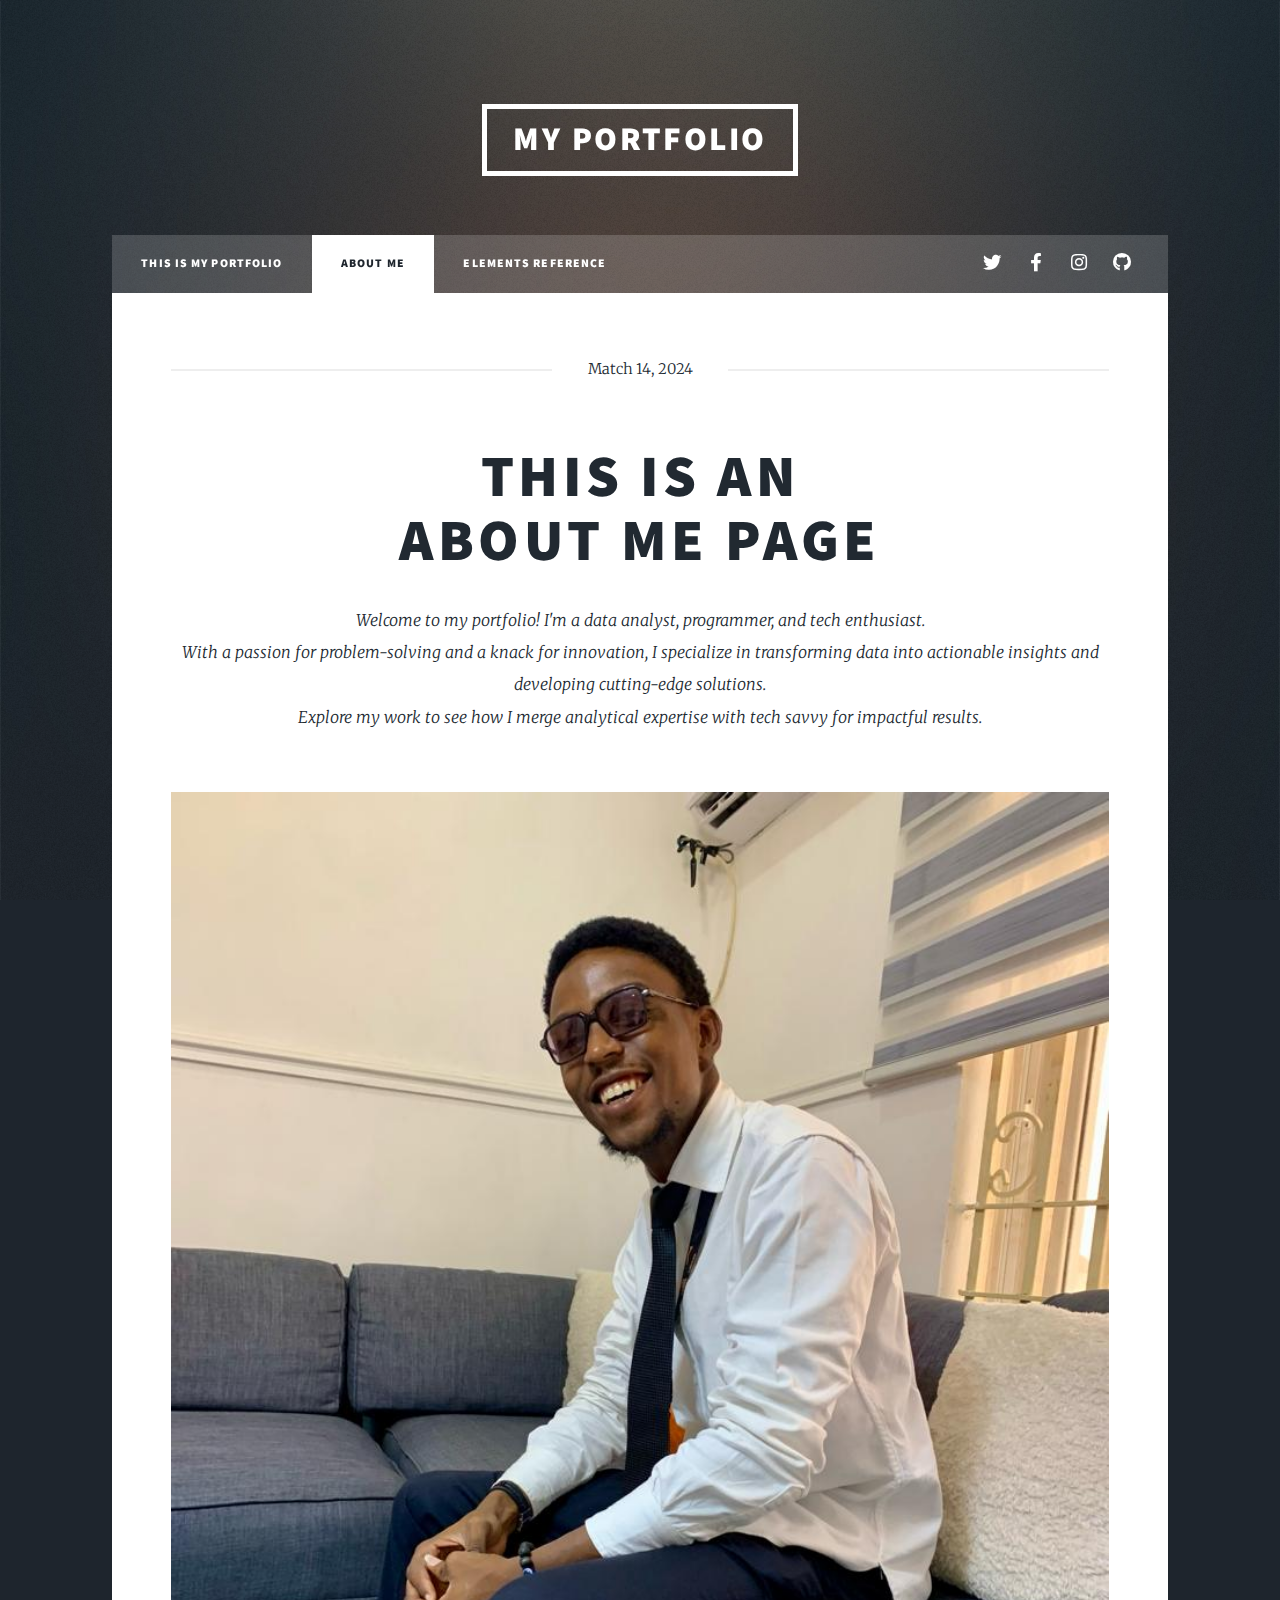
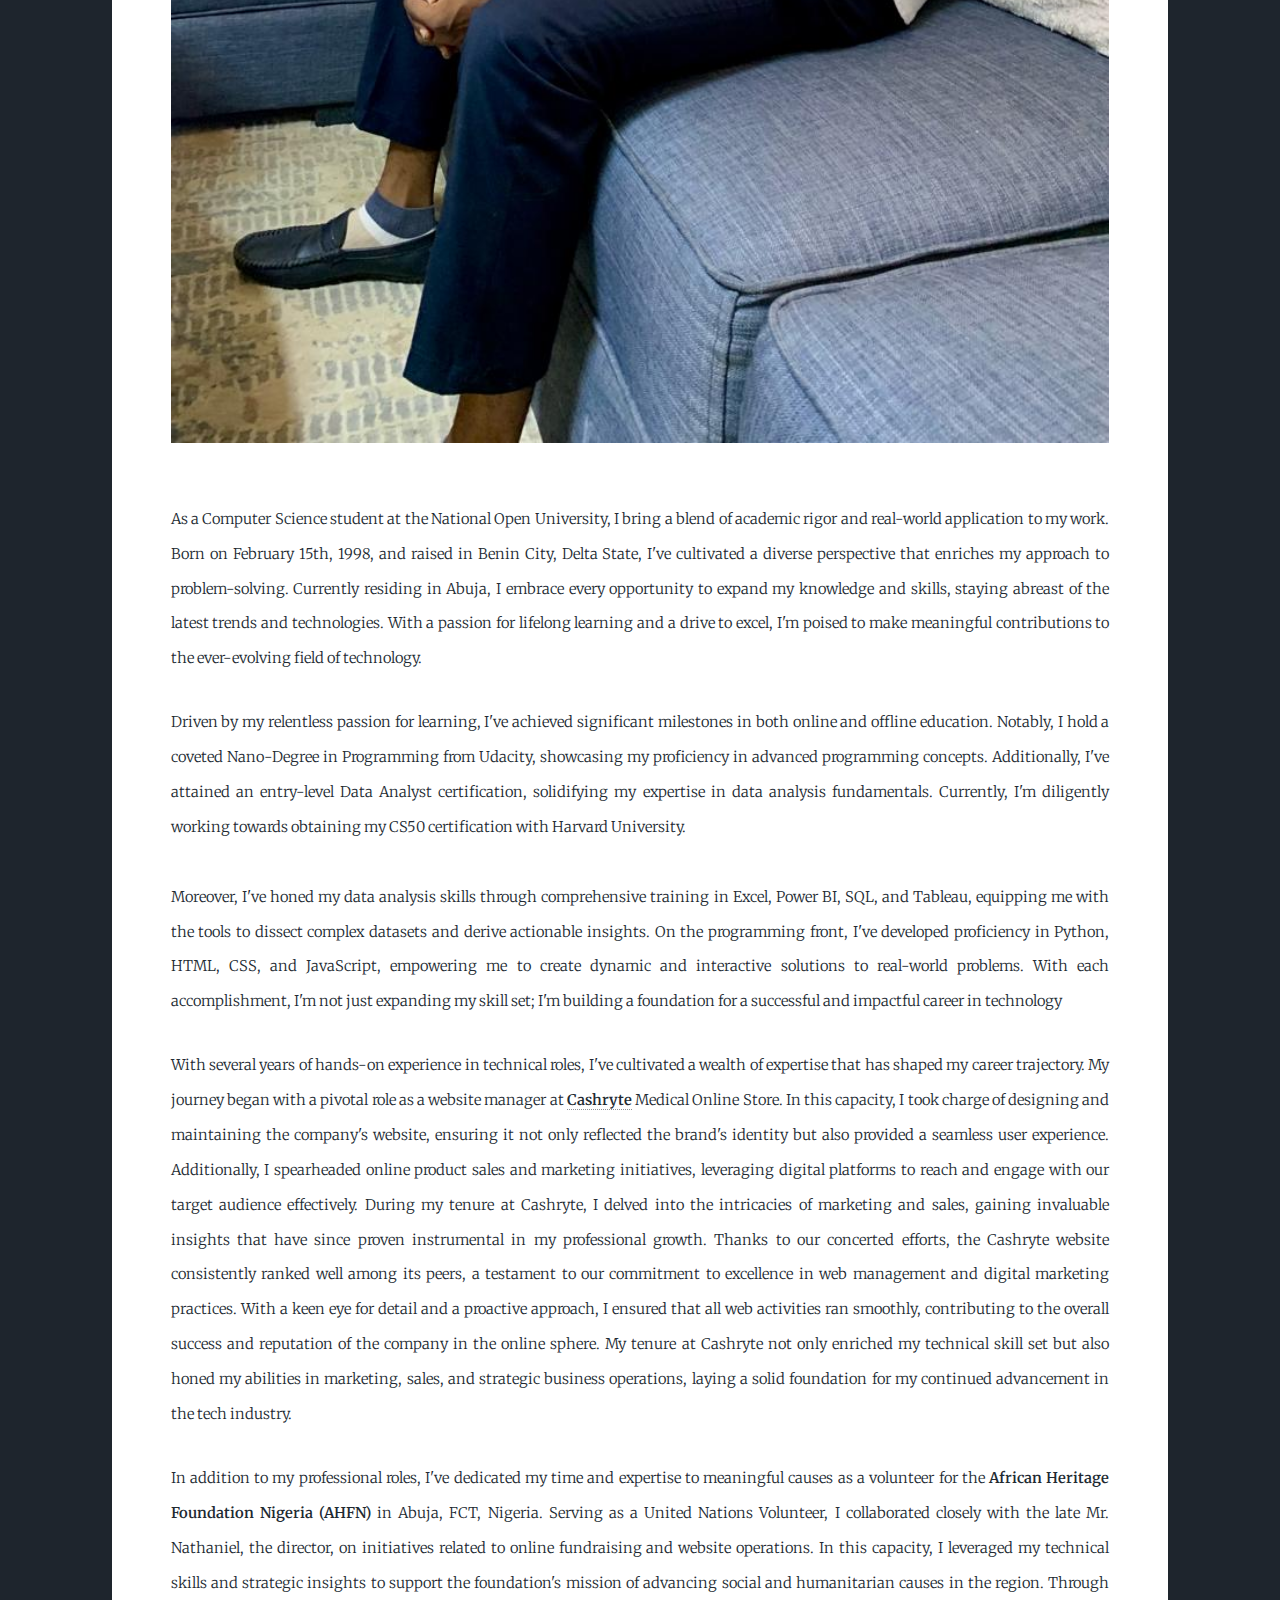
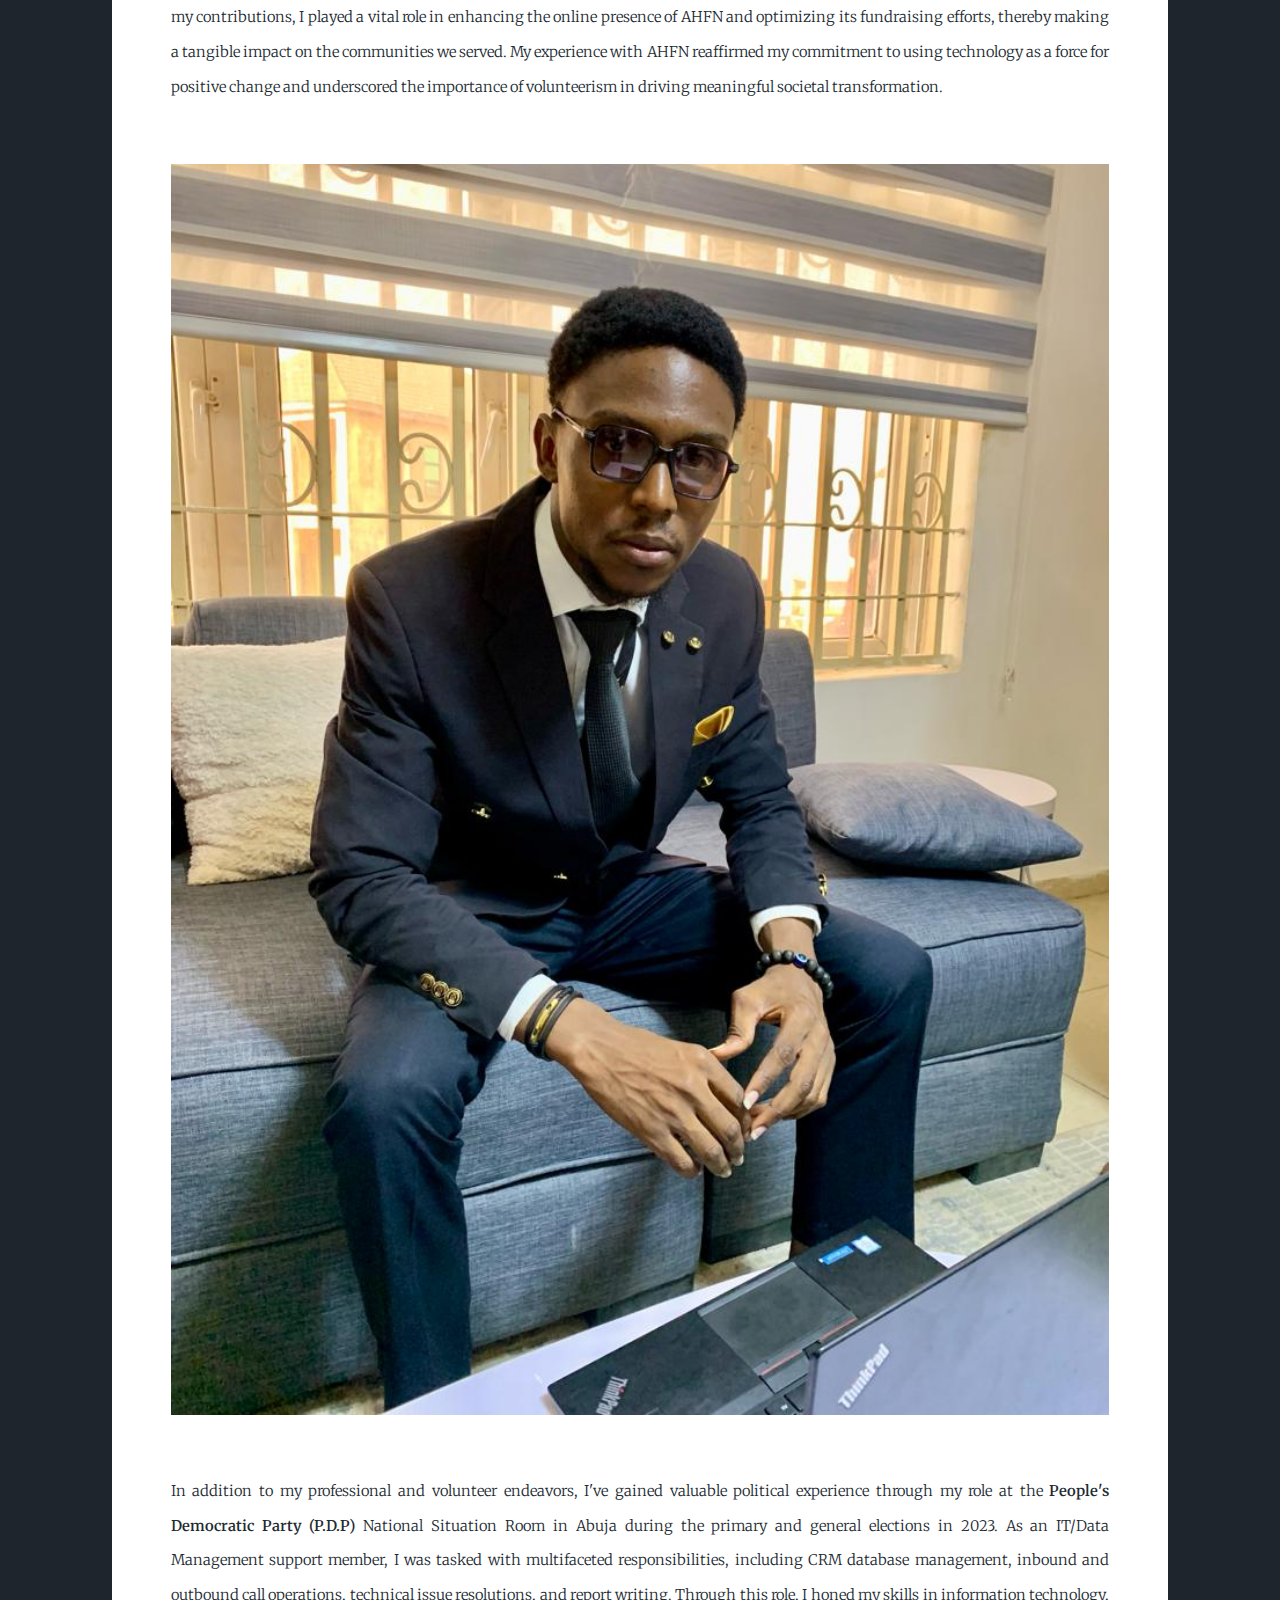
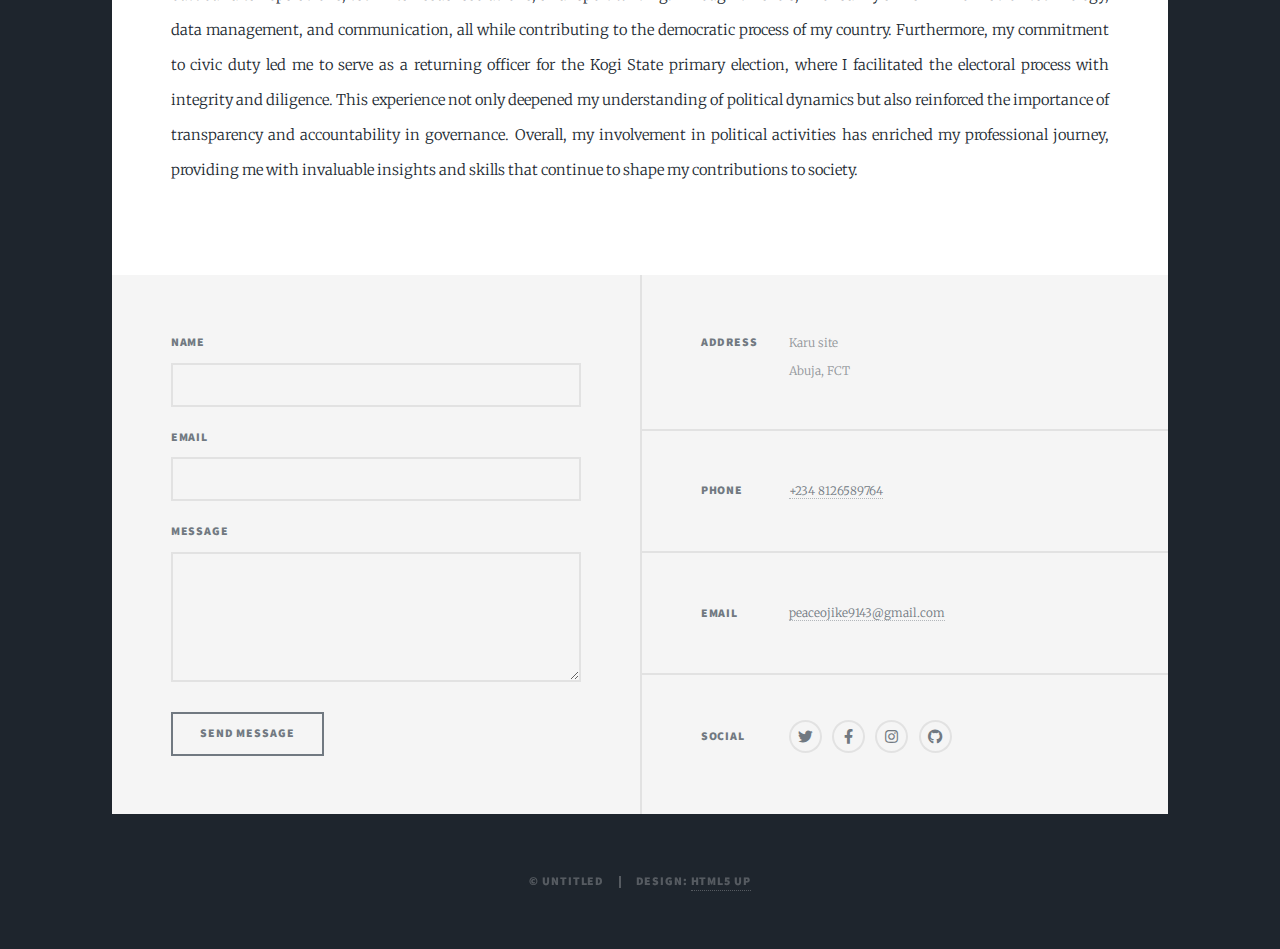
==== generic.html @ 4c6d9d8d "Add files via upload" ====
<!DOCTYPE HTML>
<!--
	Massively by HTML5 UP
	html5up.net | @ajlkn
	Free for personal and commercial use under the CCA 3.0 license (html5up.net/license)
-->
<html>
	<head>
		<title>Generic Page - Massively by HTML5 UP</title>
		<meta charset="utf-8" />
		<meta name="viewport" content="width=device-width, initial-scale=1, user-scalable=no" />
		<link rel="stylesheet" href="assets/css/main.css" />
		<noscript><link rel="stylesheet" href="assets/css/noscript.css" /></noscript>
	</head>
	<body class="is-preload">

		<!-- Wrapper -->
			<div id="wrapper">

				<!-- Header -->
					<header id="header">
						<a href="index.html" class="logo">My Portfolio</a>
					</header>

				<!-- Nav -->
					<nav id="nav">
						<ul class="links">
							<li><a href="index.html">This is My Portfolio</a></li>
							<li class="active"><a href="generic.html">About Me</a></li>
							<li><a href="elements.html">Elements Reference</a></li>
						</ul>
						<ul class="icons">
							<li><a href="#" class="icon brands fa-twitter"><span class="label">Twitter</span></a></li>
							<li><a href="#" class="icon brands fa-facebook-f"><span class="label">Facebook</span></a></li>
							<li><a href="#" class="icon brands fa-instagram"><span class="label">Instagram</span></a></li>
							<li><a href="#" class="icon brands fa-github"><span class="label">GitHub</span></a></li>
						</ul>
					</nav>

				<!-- Main -->
					<div id="main">

						<!-- Post -->
							<section class="post">
								<header class="major">
									<span class="date">Match 14, 2024</span>
									<h1>This is an<br />
									About Me Page</h1>
									<p>Welcome to my portfolio! I'm a data analyst, programmer, and tech enthusiast.<br /> 
									   With a passion for problem-solving and a knack for innovation, I specialize in transforming data into actionable insights and developing cutting-edge solutions.<br />
									   Explore my work to see how I merge analytical expertise with tech savvy for impactful results.</p>
								</header>
								<div class="image main"><img src="images/pic 11.jpg" alt="picture of peace" /></div>
								<p>As a Computer Science student at the National Open University, I bring a blend of academic rigor and real-world application to my work. Born on February 15th, 1998, and raised in Benin City, Delta State, I've cultivated a diverse perspective that enriches my approach to problem-solving. Currently residing in Abuja, I embrace every opportunity to expand my knowledge and skills, staying abreast of the latest trends and technologies. With a passion for lifelong learning and a drive to excel, I'm poised to make meaningful contributions to the ever-evolving field of technology.</p>
								<p>Driven by my relentless passion for learning, I've achieved significant milestones in both online and offline education. Notably, I hold a coveted Nano-Degree in Programming from Udacity, showcasing my proficiency in advanced programming concepts. Additionally, I've attained an entry-level Data Analyst certification, solidifying my expertise in data analysis fundamentals. Currently, I'm diligently working towards obtaining my CS50 certification with Harvard University.<br/ > <br /> Moreover, I've honed my data analysis skills through comprehensive training in Excel, Power BI, SQL, and Tableau, equipping me with the tools to dissect complex datasets and derive actionable insights. On the programming front, I've developed proficiency in Python, HTML, CSS, and JavaScript, empowering me to create dynamic and interactive solutions to real-world problems. With each accomplishment, I'm not just expanding my skill set; I'm building a foundation for a successful and impactful career in technology</p>
								<p>With several years of hands-on experience in technical roles, I've cultivated a wealth of expertise that has shaped my career trajectory. My journey began with a pivotal role as a website manager at <a href="https://www.facebook.com/cashryte/?locale=ms_MY"><b>Cashryte</b></a> Medical Online Store. In this capacity, I took charge of designing and maintaining the company's website, ensuring it not only reflected the brand's identity but also provided a seamless user experience. Additionally, I spearheaded online product sales and marketing initiatives, leveraging digital platforms to reach and engage with our target audience effectively.

									During my tenure at Cashryte, I delved into the intricacies of marketing and sales, gaining invaluable insights that have since proven instrumental in my professional growth. Thanks to our concerted efforts, the Cashryte website consistently ranked well among its peers, a testament to our commitment to excellence in web management and digital marketing practices. With a keen eye for detail and a proactive approach, I ensured that all web activities ran smoothly, contributing to the overall success and reputation of the company in the online sphere. My tenure at Cashryte not only enriched my technical skill set but also honed my abilities in marketing, sales, and strategic business operations, laying a solid foundation for my continued advancement in the tech industry.</p>
								<p>In addition to my professional roles, I've dedicated my time and expertise to meaningful causes as a volunteer for the <b>African Heritage Foundation Nigeria (AHFN)</b> in Abuja, FCT, Nigeria. Serving as a United Nations Volunteer, I collaborated closely with the late Mr. Nathaniel, the director, on initiatives related to online fundraising and website operations. In this capacity, I leveraged my technical skills and strategic insights to support the foundation's mission of advancing social and humanitarian causes in the region. Through my contributions, I played a vital role in enhancing the online presence of AHFN and optimizing its fundraising efforts, thereby making a tangible impact on the communities we served. My experience with AHFN reaffirmed my commitment to using technology as a force for positive change and underscored the importance of volunteerism in driving meaningful societal transformation.</p>
								<div class="image main"><img src="images/pic 12.jpg" alt="picture of peace" /></div>
								<p>In addition to my professional and volunteer endeavors, I've gained valuable political experience through my role at the <b>People's Democratic Party (P.D.P)</b> National Situation Room in Abuja during the primary and general elections in 2023. As an IT/Data Management support member, I was tasked with multifaceted responsibilities, including CRM database management, inbound and outbound call operations, technical issue resolutions, and report writing. Through this role, I honed my skills in information technology, data management, and communication, all while contributing to the democratic process of my country.

									Furthermore, my commitment to civic duty led me to serve as a returning officer for the Kogi State primary election, where I facilitated the electoral process with integrity and diligence. This experience not only deepened my understanding of political dynamics but also reinforced the importance of transparency and accountability in governance. Overall, my involvement in political activities has enriched my professional journey, providing me with invaluable insights and skills that continue to shape my contributions to society.</p>
							</section>

					</div>

				<!-- Footer -->
					<footer id="footer">
						<section>
							<form method="post" action="#">
								<div class="fields">
									<div class="field">
										<label for="name">Name</label>
										<input type="text" name="name" id="name" />
									</div>
									<div class="field">
										<label for="email">Email</label>
										<input type="text" name="email" id="email" />
									</div>
									<div class="field">
										<label for="message">Message</label>
										<textarea name="message" id="message" rows="3"></textarea>
									</div>
								</div>
								<ul class="actions">
									<li><input type="submit" value="Send Message" /></li>
								</ul>
							</form>
						</section>
						<section class="split contact">
							<section class="alt">
								<h3>Address</h3>
								<p>Karu site<br />
								Abuja, FCT </p>
							</section>
							<section>
								<h3>Phone</h3>
								<p><a href="#">+234 8126589764</a></p>
							</section>
							<section>
								<h3>Email</h3>
								<p><a href="peaceojike9143@gmail.com">peaceojike9143@gmail.com</a></p>
							</section>
							<section>
								<h3>Social</h3>
								<ul class="icons alt">
									<li><a href="#" class="icon brands alt fa-twitter"><span class="label">Twitter</span></a></li>
									<li><a href="https://web.facebook.com/peace.ojike.3" class="icon brands alt fa-facebook-f"><span class="label">Facebook</span></a></li>
									<li><a href="#" class="icon brands alt fa-instagram"><span class="label">Instagram</span></a></li>
									<li><a href="https://github.com/peaceojike9142" class="icon brands alt fa-github"><span class="label">GitHub</span></a></li>
								</ul>
							</section>
						</section>
					</footer>

				<!-- Copyright -->
					<div id="copyright">
						<ul><li>&copy; Untitled</li><li>Design: <a href="https://html5up.net">HTML5 UP</a></li></ul>
					</div>

			</div>

		<!-- Scripts -->
			<script src="assets/js/jquery.min.js"></script>
			<script src="assets/js/jquery.scrollex.min.js"></script>
			<script src="assets/js/jquery.scrolly.min.js"></script>
			<script src="assets/js/browser.min.js"></script>
			<script src="assets/js/breakpoints.min.js"></script>
			<script src="assets/js/util.js"></script>
			<script src="assets/js/main.js"></script>

	</body>
</html>
---- assets/css/main.css ----
@import url(fontawesome-all.min.css);
@import url("https://fonts.googleapis.com/css?family=Merriweather:300,700,300italic,700italic|Source+Sans+Pro:900");

/*
	Massively by HTML5 UP
	html5up.net | @ajlkn
	Free for personal and commercial use under the CCA 3.0 license (html5up.net/license)
*/

html, body, div, span, applet, object,
iframe, h1, h2, h3, h4, h5, h6, p, blockquote,
pre, a, abbr, acronym, address, big, cite,
code, del, dfn, em, img, ins, kbd, q, s, samp,
small, strike, strong, sub, sup, tt, var, b,
u, i, center, dl, dt, dd, ol, ul, li, fieldset,
form, label, legend, table, caption, tbody,
tfoot, thead, tr, th, td, article, aside,
canvas, details, embed, figure, figcaption,
footer, header, hgroup, menu, nav, output, ruby,
section, summary, time, mark, audio, video {
	margin: 0;
	padding: 0;
	border: 0;
	font-size: 100%;
	font: inherit;
	vertical-align: baseline;}

article, aside, details, figcaption, figure,
footer, header, hgroup, menu, nav, section {
	display: block;}

body {
	line-height: 1;
}

ol, ul {
	list-style: none;
}

blockquote, q {
	quotes: none;
}

	blockquote:before, blockquote:after, q:before, q:after {
		content: '';
		content: none;
	}

table {
	border-collapse: collapse;
	border-spacing: 0;
}

body {
	-webkit-text-size-adjust: none;
}

mark {
	background-color: transparent;
	color: inherit;
}

input::-moz-focus-inner {
	border: 0;
	padding: 0;
}

input, select, textarea {
	-moz-appearance: none;
	-webkit-appearance: none;
	-ms-appearance: none;
	appearance: none;
}

/* Basic */

	@-ms-viewport {
		width: device-width;
	}

	body {
		-ms-overflow-style: scrollbar;
	}

	@media screen and (max-width: 480px) {

		html, body {
			min-width: 320px;
		}

	}

	html {
		box-sizing: border-box;
	}

	*, *:before, *:after {
		box-sizing: inherit;
	}

	body {
		background-color: #1e252d;
	}

		body.is-preload *, body.is-preload *:before, body.is-preload *:after {
			-moz-animation: none !important;
			-webkit-animation: none !important;
			-ms-animation: none !important;
			animation: none !important;
			-moz-transition: none !important;
			-webkit-transition: none !important;
			-ms-transition: none !important;
			transition: none !important;
		}

/* Type */

	html {
		font-size: 16pt;
	}

		@media screen and (max-width: 1680px) {

			html {
				font-size: 12pt;
			}

		}

		@media screen and (max-width: 1280px) {

			html {
				font-size: 11pt;
			}

		}

		@media screen and (max-width: 360px) {

			html {
				font-size: 10pt;
			}

		}

	body {
		color: #212931;
	}

	body, input, select, textarea {
		font-family: "Merriweather", Georgia, serif;
		font-weight: 300;
		font-size: 1rem;
		line-height: 2.375;
	}

	a {
		-moz-transition: color 0.2s ease-in-out, background-color 0.2s ease-in-out, border-color 0.2s ease-in-out, box-shadow 0.2s ease-in-out;
		-webkit-transition: color 0.2s ease-in-out, background-color 0.2s ease-in-out, border-color 0.2s ease-in-out, box-shadow 0.2s ease-in-out;
		-ms-transition: color 0.2s ease-in-out, background-color 0.2s ease-in-out, border-color 0.2s ease-in-out, box-shadow 0.2s ease-in-out;
		transition: color 0.2s ease-in-out, background-color 0.2s ease-in-out, border-color 0.2s ease-in-out, box-shadow 0.2s ease-in-out;
		border-bottom: dotted 1px;
		text-decoration: none;
	}

		a:hover {
			border-bottom-color: transparent;
		}

	strong, b {
		font-weight: 600;
	}

	em, i {
		font-style: italic;
	}

	p {
		text-align: justify;
		margin: 0 0 2rem 0;
	}

	h1, h2, h3, h4, h5, h6 {
		font-family: "Source Sans Pro", Helvetica, sans-serif;
		font-weight: 900;
		line-height: 1.5;
		letter-spacing: 0.075em;
		text-transform: uppercase;
		margin: 0 0 1rem 0;
	}

		h1 a, h2 a, h3 a, h4 a, h5 a, h6 a {
			border-bottom: 0;
			color: inherit;
			text-decoration: none;
		}

	h1 {
		font-size: 4rem;
		line-height: 1.1;
		margin: 0 0 2rem 0;
	}

	h2 {
		font-size: 1.75rem;
		line-height: 1.3;
		margin: 0 0 1.5rem 0;
	}

	h3 {
		font-size: 1.25rem;
		margin: 0 0 1.5rem 0;
	}

	h4 {
		font-size: 1rem;
	}

	h5 {
		font-size: 0.9rem;
	}

	h6 {
		font-size: 0.8rem;
	}

	sub {
		font-size: 0.8rem;
		position: relative;
		top: 0.5rem;
	}

	sup {
		font-size: 0.8rem;
		position: relative;
		top: -0.5rem;
	}

	blockquote {
		border-left: solid 4px;
		font-style: italic;
		margin: 0 0 2rem 0;
		padding: 0.5rem 0 0.5rem 2rem;
	}

	code {
		border: solid 2px;
		font-family: "Courier New", monospace;
		font-size: 0.9rem;
		margin: 0 0.25rem;
		padding: 0.25rem 0.65rem;
	}

	pre {
		-webkit-overflow-scrolling: touch;
		font-family: "Courier New", monospace;
		font-size: 0.9rem;
		margin: 0 0 2rem 0;
	}

		pre code {
			display: block;
			line-height: 1.75;
			padding: 1rem 1.5rem;
			overflow-x: auto;
		}

	hr {
		border: 0;
		border-bottom: solid 2px;
		margin: 3rem 0;
	}

		hr.major {
			margin: 5rem 0;
		}

	.align-left {
		text-align: left;
	}

	.align-center {
		text-align: center;
	}

	.align-right {
		text-align: right;
	}

	input, select, textarea {
		color: #212931;
	}

	a {
		color: #212931;
		border-bottom-color: rgba(33, 41, 49, 0.5);
	}

		a:hover {
			border-bottom-color: transparent;
			color: #18bfef !important;
		}

	strong, b {
		color: #212931;
	}

	h1, h2, h3, h4, h5, h6 {
		color: #212931;
	}

	blockquote {
		border-left-color: #eeeeee;
	}

	code {
		background: rgba(220, 220, 220, 0.25);
		border-color: #eeeeee;
	}

	hr {
		border-bottom-color: #eeeeee;
	}

/* Row */

	.row {
		display: flex;
		flex-wrap: wrap;
		box-sizing: border-box;
		align-items: stretch;
	}

		.row > * {
			box-sizing: border-box;
		}

		.row.gtr-uniform > * > :last-child {
			margin-bottom: 0;
		}

		.row.aln-left {
			justify-content: flex-start;
		}

		.row.aln-center {
			justify-content: center;
		}

		.row.aln-right {
			justify-content: flex-end;
		}

		.row.aln-top {
			align-items: flex-start;
		}

		.row.aln-middle {
			align-items: center;
		}

		.row.aln-bottom {
			align-items: flex-end;
		}

		.row > .imp {
			order: -1;
		}

		.row > .col-1 {
			width: 8.33333%;
		}

		.row > .off-1 {
			margin-left: 8.33333%;
		}

		.row > .col-2 {
			width: 16.66667%;
		}

		.row > .off-2 {
			margin-left: 16.66667%;
		}

		.row > .col-3 {
			width: 25%;
		}

		.row > .off-3 {
			margin-left: 25%;
		}

		.row > .col-4 {
			width: 33.33333%;
		}

		.row > .off-4 {
			margin-left: 33.33333%;
		}

		.row > .col-5 {
			width: 41.66667%;
		}

		.row > .off-5 {
			margin-left: 41.66667%;
		}

		.row > .col-6 {
			width: 50%;
		}

		.row > .off-6 {
			margin-left: 50%;
		}

		.row > .col-7 {
			width: 58.33333%;
		}

		.row > .off-7 {
			margin-left: 58.33333%;
		}

		.row > .col-8 {
			width: 66.66667%;
		}

		.row > .off-8 {
			margin-left: 66.66667%;
		}

		.row > .col-9 {
			width: 75%;
		}

		.row > .off-9 {
			margin-left: 75%;
		}

		.row > .col-10 {
			width: 83.33333%;
		}

		.row > .off-10 {
			margin-left: 83.33333%;
		}

		.row > .col-11 {
			width: 91.66667%;
		}

		.row > .off-11 {
			margin-left: 91.66667%;
		}

		.row > .col-12 {
			width: 100%;
		}

		.row > .off-12 {
			margin-left: 100%;
		}

		.row.gtr-0 {
			margin-top: 0;
			margin-left: 0rem;
		}

			.row.gtr-0 > * {
				padding: 0 0 0 0rem;
			}

			.row.gtr-0.gtr-uniform {
				margin-top: 0rem;
			}

				.row.gtr-0.gtr-uniform > * {
					padding-top: 0rem;
				}

		.row.gtr-25 {
			margin-top: 0;
			margin-left: -0.375rem;
		}

			.row.gtr-25 > * {
				padding: 0 0 0 0.375rem;
			}

			.row.gtr-25.gtr-uniform {
				margin-top: -0.375rem;
			}

				.row.gtr-25.gtr-uniform > * {
					padding-top: 0.375rem;
				}

		.row.gtr-50 {
			margin-top: 0;
			margin-left: -0.75rem;
		}

			.row.gtr-50 > * {
				padding: 0 0 0 0.75rem;
			}

			.row.gtr-50.gtr-uniform {
				margin-top: -0.75rem;
			}

				.row.gtr-50.gtr-uniform > * {
					padding-top: 0.75rem;
				}

		.row {
			margin-top: 0;
			margin-left: -1.5rem;
		}

			.row > * {
				padding: 0 0 0 1.5rem;
			}

			.row.gtr-uniform {
				margin-top: -1.5rem;
			}

				.row.gtr-uniform > * {
					padding-top: 1.5rem;
				}

		.row.gtr-150 {
			margin-top: 0;
			margin-left: -2.25rem;
		}

			.row.gtr-150 > * {
				padding: 0 0 0 2.25rem;
			}

			.row.gtr-150.gtr-uniform {
				margin-top: -2.25rem;
			}

				.row.gtr-150.gtr-uniform > * {
					padding-top: 2.25rem;
				}

		.row.gtr-200 {
			margin-top: 0;
			margin-left: -3rem;
		}

			.row.gtr-200 > * {
				padding: 0 0 0 3rem;
			}

			.row.gtr-200.gtr-uniform {
				margin-top: -3rem;
			}

				.row.gtr-200.gtr-uniform > * {
					padding-top: 3rem;
				}

		@media screen and (max-width: 1680px) {

			.row {
				display: flex;
				flex-wrap: wrap;
				box-sizing: border-box;
				align-items: stretch;
			}

				.row > * {
					box-sizing: border-box;
				}

				.row.gtr-uniform > * > :last-child {
					margin-bottom: 0;
				}

				.row.aln-left {
					justify-content: flex-start;
				}

				.row.aln-center {
					justify-content: center;
				}

				.row.aln-right {
					justify-content: flex-end;
				}

				.row.aln-top {
					align-items: flex-start;
				}

				.row.aln-middle {
					align-items: center;
				}

				.row.aln-bottom {
					align-items: flex-end;
				}

				.row > .imp-xlarge {
					order: -1;
				}

				.row > .col-1-xlarge {
					width: 8.33333%;
				}

				.row > .off-1-xlarge {
					margin-left: 8.33333%;
				}

				.row > .col-2-xlarge {
					width: 16.66667%;
				}

				.row > .off-2-xlarge {
					margin-left: 16.66667%;
				}

				.row > .col-3-xlarge {
					width: 25%;
				}

				.row > .off-3-xlarge {
					margin-left: 25%;
				}

				.row > .col-4-xlarge {
					width: 33.33333%;
				}

				.row > .off-4-xlarge {
					margin-left: 33.33333%;
				}

				.row > .col-5-xlarge {
					width: 41.66667%;
				}

				.row > .off-5-xlarge {
					margin-left: 41.66667%;
				}

				.row > .col-6-xlarge {
					width: 50%;
				}

				.row > .off-6-xlarge {
					margin-left: 50%;
				}

				.row > .col-7-xlarge {
					width: 58.33333%;
				}

				.row > .off-7-xlarge {
					margin-left: 58.33333%;
				}

				.row > .col-8-xlarge {
					width: 66.66667%;
				}

				.row > .off-8-xlarge {
					margin-left: 66.66667%;
				}

				.row > .col-9-xlarge {
					width: 75%;
				}

				.row > .off-9-xlarge {
					margin-left: 75%;
				}

				.row > .col-10-xlarge {
					width: 83.33333%;
				}

				.row > .off-10-xlarge {
					margin-left: 83.33333%;
				}

				.row > .col-11-xlarge {
					width: 91.66667%;
				}

				.row > .off-11-xlarge {
					margin-left: 91.66667%;
				}

				.row > .col-12-xlarge {
					width: 100%;
				}

				.row > .off-12-xlarge {
					margin-left: 100%;
				}

				.row.gtr-0 {
					margin-top: 0;
					margin-left: 0rem;
				}

					.row.gtr-0 > * {
						padding: 0 0 0 0rem;
					}

					.row.gtr-0.gtr-uniform {
						margin-top: 0rem;
					}

						.row.gtr-0.gtr-uniform > * {
							padding-top: 0rem;
						}

				.row.gtr-25 {
					margin-top: 0;
					margin-left: -0.375rem;
				}

					.row.gtr-25 > * {
						padding: 0 0 0 0.375rem;
					}

					.row.gtr-25.gtr-uniform {
						margin-top: -0.375rem;
					}

						.row.gtr-25.gtr-uniform > * {
							padding-top: 0.375rem;
						}

				.row.gtr-50 {
					margin-top: 0;
					margin-left: -0.75rem;
				}

					.row.gtr-50 > * {
						padding: 0 0 0 0.75rem;
					}

					.row.gtr-50.gtr-uniform {
						margin-top: -0.75rem;
					}

						.row.gtr-50.gtr-uniform > * {
							padding-top: 0.75rem;
						}

				.row {
					margin-top: 0;
					margin-left: -1.5rem;
				}

					.row > * {
						padding: 0 0 0 1.5rem;
					}

					.row.gtr-uniform {
						margin-top: -1.5rem;
					}

						.row.gtr-uniform > * {
							padding-top: 1.5rem;
						}

				.row.gtr-150 {
					margin-top: 0;
					margin-left: -2.25rem;
				}

					.row.gtr-150 > * {
						padding: 0 0 0 2.25rem;
					}

					.row.gtr-150.gtr-uniform {
						margin-top: -2.25rem;
					}

						.row.gtr-150.gtr-uniform > * {
							padding-top: 2.25rem;
						}

				.row.gtr-200 {
					margin-top: 0;
					margin-left: -3rem;
				}

					.row.gtr-200 > * {
						padding: 0 0 0 3rem;
					}

					.row.gtr-200.gtr-uniform {
						margin-top: -3rem;
					}

						.row.gtr-200.gtr-uniform > * {
							padding-top: 3rem;
						}

		}

		@media screen and (max-width: 1280px) {

			.row {
				display: flex;
				flex-wrap: wrap;
				box-sizing: border-box;
				align-items: stretch;
			}

				.row > * {
					box-sizing: border-box;
				}

				.row.gtr-uniform > * > :last-child {
					margin-bottom: 0;
				}

				.row.aln-left {
					justify-content: flex-start;
				}

				.row.aln-center {
					justify-content: center;
				}

				.row.aln-right {
					justify-content: flex-end;
				}

				.row.aln-top {
					align-items: flex-start;
				}

				.row.aln-middle {
					align-items: center;
				}

				.row.aln-bottom {
					align-items: flex-end;
				}

				.row > .imp-large {
					order: -1;
				}

				.row > .col-1-large {
					width: 8.33333%;
				}

				.row > .off-1-large {
					margin-left: 8.33333%;
				}

				.row > .col-2-large {
					width: 16.66667%;
				}

				.row > .off-2-large {
					margin-left: 16.66667%;
				}

				.row > .col-3-large {
					width: 25%;
				}

				.row > .off-3-large {
					margin-left: 25%;
				}

				.row > .col-4-large {
					width: 33.33333%;
				}

				.row > .off-4-large {
					margin-left: 33.33333%;
				}

				.row > .col-5-large {
					width: 41.66667%;
				}

				.row > .off-5-large {
					margin-left: 41.66667%;
				}

				.row > .col-6-large {
					width: 50%;
				}

				.row > .off-6-large {
					margin-left: 50%;
				}

				.row > .col-7-large {
					width: 58.33333%;
				}

				.row > .off-7-large {
					margin-left: 58.33333%;
				}

				.row > .col-8-large {
					width: 66.66667%;
				}

				.row > .off-8-large {
					margin-left: 66.66667%;
				}

				.row > .col-9-large {
					width: 75%;
				}

				.row > .off-9-large {
					margin-left: 75%;
				}

				.row > .col-10-large {
					width: 83.33333%;
				}

				.row > .off-10-large {
					margin-left: 83.33333%;
				}

				.row > .col-11-large {
					width: 91.66667%;
				}

				.row > .off-11-large {
					margin-left: 91.66667%;
				}

				.row > .col-12-large {
					width: 100%;
				}

				.row > .off-12-large {
					margin-left: 100%;
				}

				.row.gtr-0 {
					margin-top: 0;
					margin-left: 0rem;
				}

					.row.gtr-0 > * {
						padding: 0 0 0 0rem;
					}

					.row.gtr-0.gtr-uniform {
						margin-top: 0rem;
					}

						.row.gtr-0.gtr-uniform > * {
							padding-top: 0rem;
						}

				.row.gtr-25 {
					margin-top: 0;
					margin-left: -0.375rem;
				}

					.row.gtr-25 > * {
						padding: 0 0 0 0.375rem;
					}

					.row.gtr-25.gtr-uniform {
						margin-top: -0.375rem;
					}

						.row.gtr-25.gtr-uniform > * {
							padding-top: 0.375rem;
						}

				.row.gtr-50 {
					margin-top: 0;
					margin-left: -0.75rem;
				}

					.row.gtr-50 > * {
						padding: 0 0 0 0.75rem;
					}

					.row.gtr-50.gtr-uniform {
						margin-top: -0.75rem;
					}

						.row.gtr-50.gtr-uniform > * {
							padding-top: 0.75rem;
						}

				.row {
					margin-top: 0;
					margin-left: -1.5rem;
				}

					.row > * {
						padding: 0 0 0 1.5rem;
					}

					.row.gtr-uniform {
						margin-top: -1.5rem;
					}

						.row.gtr-uniform > * {
							padding-top: 1.5rem;
						}

				.row.gtr-150 {
					margin-top: 0;
					margin-left: -2.25rem;
				}

					.row.gtr-150 > * {
						padding: 0 0 0 2.25rem;
					}

					.row.gtr-150.gtr-uniform {
						margin-top: -2.25rem;
					}

						.row.gtr-150.gtr-uniform > * {
							padding-top: 2.25rem;
						}

				.row.gtr-200 {
					margin-top: 0;
					margin-left: -3rem;
				}

					.row.gtr-200 > * {
						padding: 0 0 0 3rem;
					}

					.row.gtr-200.gtr-uniform {
						margin-top: -3rem;
					}

						.row.gtr-200.gtr-uniform > * {
							padding-top: 3rem;
						}

		}

		@media screen and (max-width: 980px) {

			.row {
				display: flex;
				flex-wrap: wrap;
				box-sizing: border-box;
				align-items: stretch;
			}

				.row > * {
					box-sizing: border-box;
				}

				.row.gtr-uniform > * > :last-child {
					margin-bottom: 0;
				}

				.row.aln-left {
					justify-content: flex-start;
				}

				.row.aln-center {
					justify-content: center;
				}

				.row.aln-right {
					justify-content: flex-end;
				}

				.row.aln-top {
					align-items: flex-start;
				}

				.row.aln-middle {
					align-items: center;
				}

				.row.aln-bottom {
					align-items: flex-end;
				}

				.row > .imp-medium {
					order: -1;
				}

				.row > .col-1-medium {
					width: 8.33333%;
				}

				.row > .off-1-medium {
					margin-left: 8.33333%;
				}

				.row > .col-2-medium {
					width: 16.66667%;
				}

				.row > .off-2-medium {
					margin-left: 16.66667%;
				}

				.row > .col-3-medium {
					width: 25%;
				}

				.row > .off-3-medium {
					margin-left: 25%;
				}

				.row > .col-4-medium {
					width: 33.33333%;
				}

				.row > .off-4-medium {
					margin-left: 33.33333%;
				}

				.row > .col-5-medium {
					width: 41.66667%;
				}

				.row > .off-5-medium {
					margin-left: 41.66667%;
				}

				.row > .col-6-medium {
					width: 50%;
				}

				.row > .off-6-medium {
					margin-left: 50%;
				}

				.row > .col-7-medium {
					width: 58.33333%;
				}

				.row > .off-7-medium {
					margin-left: 58.33333%;
				}

				.row > .col-8-medium {
					width: 66.66667%;
				}

				.row > .off-8-medium {
					margin-left: 66.66667%;
				}

				.row > .col-9-medium {
					width: 75%;
				}

				.row > .off-9-medium {
					margin-left: 75%;
				}

				.row > .col-10-medium {
					width: 83.33333%;
				}

				.row > .off-10-medium {
					margin-left: 83.33333%;
				}

				.row > .col-11-medium {
					width: 91.66667%;
				}

				.row > .off-11-medium {
					margin-left: 91.66667%;
				}

				.row > .col-12-medium {
					width: 100%;
				}

				.row > .off-12-medium {
					margin-left: 100%;
				}

				.row.gtr-0 {
					margin-top: 0;
					margin-left: 0rem;
				}

					.row.gtr-0 > * {
						padding: 0 0 0 0rem;
					}

					.row.gtr-0.gtr-uniform {
						margin-top: 0rem;
					}

						.row.gtr-0.gtr-uniform > * {
							padding-top: 0rem;
						}

				.row.gtr-25 {
					margin-top: 0;
					margin-left: -0.375rem;
				}

					.row.gtr-25 > * {
						padding: 0 0 0 0.375rem;
					}

					.row.gtr-25.gtr-uniform {
						margin-top: -0.375rem;
					}

						.row.gtr-25.gtr-uniform > * {
							padding-top: 0.375rem;
						}

				.row.gtr-50 {
					margin-top: 0;
					margin-left: -0.75rem;
				}

					.row.gtr-50 > * {
						padding: 0 0 0 0.75rem;
					}

					.row.gtr-50.gtr-uniform {
						margin-top: -0.75rem;
					}

						.row.gtr-50.gtr-uniform > * {
							padding-top: 0.75rem;
						}

				.row {
					margin-top: 0;
					margin-left: -1.5rem;
				}

					.row > * {
						padding: 0 0 0 1.5rem;
					}

					.row.gtr-uniform {
						margin-top: -1.5rem;
					}

						.row.gtr-uniform > * {
							padding-top: 1.5rem;
						}

				.row.gtr-150 {
					margin-top: 0;
					margin-left: -2.25rem;
				}

					.row.gtr-150 > * {
						padding: 0 0 0 2.25rem;
					}

					.row.gtr-150.gtr-uniform {
						margin-top: -2.25rem;
					}

						.row.gtr-150.gtr-uniform > * {
							padding-top: 2.25rem;
						}

				.row.gtr-200 {
					margin-top: 0;
					margin-left: -3rem;
				}

					.row.gtr-200 > * {
						padding: 0 0 0 3rem;
					}

					.row.gtr-200.gtr-uniform {
						margin-top: -3rem;
					}

						.row.gtr-200.gtr-uniform > * {
							padding-top: 3rem;
						}

		}

		@media screen and (max-width: 736px) {

			.row {
				display: flex;
				flex-wrap: wrap;
				box-sizing: border-box;
				align-items: stretch;
			}

				.row > * {
					box-sizing: border-box;
				}

				.row.gtr-uniform > * > :last-child {
					margin-bottom: 0;
				}

				.row.aln-left {
					justify-content: flex-start;
				}

				.row.aln-center {
					justify-content: center;
				}

				.row.aln-right {
					justify-content: flex-end;
				}

				.row.aln-top {
					align-items: flex-start;
				}

				.row.aln-middle {
					align-items: center;
				}

				.row.aln-bottom {
					align-items: flex-end;
				}

				.row > .imp-small {
					order: -1;
				}

				.row > .col-1-small {
					width: 8.33333%;
				}

				.row > .off-1-small {
					margin-left: 8.33333%;
				}

				.row > .col-2-small {
					width: 16.66667%;
				}

				.row > .off-2-small {
					margin-left: 16.66667%;
				}

				.row > .col-3-small {
					width: 25%;
				}

				.row > .off-3-small {
					margin-left: 25%;
				}

				.row > .col-4-small {
					width: 33.33333%;
				}

				.row > .off-4-small {
					margin-left: 33.33333%;
				}

				.row > .col-5-small {
					width: 41.66667%;
				}

				.row > .off-5-small {
					margin-left: 41.66667%;
				}

				.row > .col-6-small {
					width: 50%;
				}

				.row > .off-6-small {
					margin-left: 50%;
				}

				.row > .col-7-small {
					width: 58.33333%;
				}

				.row > .off-7-small {
					margin-left: 58.33333%;
				}

				.row > .col-8-small {
					width: 66.66667%;
				}

				.row > .off-8-small {
					margin-left: 66.66667%;
				}

				.row > .col-9-small {
					width: 75%;
				}

				.row > .off-9-small {
					margin-left: 75%;
				}

				.row > .col-10-small {
					width: 83.33333%;
				}

				.row > .off-10-small {
					margin-left: 83.33333%;
				}

				.row > .col-11-small {
					width: 91.66667%;
				}

				.row > .off-11-small {
					margin-left: 91.66667%;
				}

				.row > .col-12-small {
					width: 100%;
				}

				.row > .off-12-small {
					margin-left: 100%;
				}

				.row.gtr-0 {
					margin-top: 0;
					margin-left: 0rem;
				}

					.row.gtr-0 > * {
						padding: 0 0 0 0rem;
					}

					.row.gtr-0.gtr-uniform {
						margin-top: 0rem;
					}

						.row.gtr-0.gtr-uniform > * {
							padding-top: 0rem;
						}

				.row.gtr-25 {
					margin-top: 0;
					margin-left: -0.375rem;
				}

					.row.gtr-25 > * {
						padding: 0 0 0 0.375rem;
					}

					.row.gtr-25.gtr-uniform {
						margin-top: -0.375rem;
					}

						.row.gtr-25.gtr-uniform > * {
							padding-top: 0.375rem;
						}

				.row.gtr-50 {
					margin-top: 0;
					margin-left: -0.75rem;
				}

					.row.gtr-50 > * {
						padding: 0 0 0 0.75rem;
					}

					.row.gtr-50.gtr-uniform {
						margin-top: -0.75rem;
					}

						.row.gtr-50.gtr-uniform > * {
							padding-top: 0.75rem;
						}

				.row {
					margin-top: 0;
					margin-left: -1.5rem;
				}

					.row > * {
						padding: 0 0 0 1.5rem;
					}

					.row.gtr-uniform {
						margin-top: -1.5rem;
					}

						.row.gtr-uniform > * {
							padding-top: 1.5rem;
						}

				.row.gtr-150 {
					margin-top: 0;
					margin-left: -2.25rem;
				}

					.row.gtr-150 > * {
						padding: 0 0 0 2.25rem;
					}

					.row.gtr-150.gtr-uniform {
						margin-top: -2.25rem;
					}

						.row.gtr-150.gtr-uniform > * {
							padding-top: 2.25rem;
						}

				.row.gtr-200 {
					margin-top: 0;
					margin-left: -3rem;
				}

					.row.gtr-200 > * {
						padding: 0 0 0 3rem;
					}

					.row.gtr-200.gtr-uniform {
						margin-top: -3rem;
					}

						.row.gtr-200.gtr-uniform > * {
							padding-top: 3rem;
						}

		}

		@media screen and (max-width: 480px) {

			.row {
				display: flex;
				flex-wrap: wrap;
				box-sizing: border-box;
				align-items: stretch;
			}

				.row > * {
					box-sizing: border-box;
				}

				.row.gtr-uniform > * > :last-child {
					margin-bottom: 0;
				}

				.row.aln-left {
					justify-content: flex-start;
				}

				.row.aln-center {
					justify-content: center;
				}

				.row.aln-right {
					justify-content: flex-end;
				}

				.row.aln-top {
					align-items: flex-start;
				}

				.row.aln-middle {
					align-items: center;
				}

				.row.aln-bottom {
					align-items: flex-end;
				}

				.row > .imp-xsmall {
					order: -1;
				}

				.row > .col-1-xsmall {
					width: 8.33333%;
				}

				.row > .off-1-xsmall {
					margin-left: 8.33333%;
				}

				.row > .col-2-xsmall {
					width: 16.66667%;
				}

				.row > .off-2-xsmall {
					margin-left: 16.66667%;
				}

				.row > .col-3-xsmall {
					width: 25%;
				}

				.row > .off-3-xsmall {
					margin-left: 25%;
				}

				.row > .col-4-xsmall {
					width: 33.33333%;
				}

				.row > .off-4-xsmall {
					margin-left: 33.33333%;
				}

				.row > .col-5-xsmall {
					width: 41.66667%;
				}

				.row > .off-5-xsmall {
					margin-left: 41.66667%;
				}

				.row > .col-6-xsmall {
					width: 50%;
				}

				.row > .off-6-xsmall {
					margin-left: 50%;
				}

				.row > .col-7-xsmall {
					width: 58.33333%;
				}

				.row > .off-7-xsmall {
					margin-left: 58.33333%;
				}

				.row > .col-8-xsmall {
					width: 66.66667%;
				}

				.row > .off-8-xsmall {
					margin-left: 66.66667%;
				}

				.row > .col-9-xsmall {
					width: 75%;
				}

				.row > .off-9-xsmall {
					margin-left: 75%;
				}

				.row > .col-10-xsmall {
					width: 83.33333%;
				}

				.row > .off-10-xsmall {
					margin-left: 83.33333%;
				}

				.row > .col-11-xsmall {
					width: 91.66667%;
				}

				.row > .off-11-xsmall {
					margin-left: 91.66667%;
				}

				.row > .col-12-xsmall {
					width: 100%;
				}

				.row > .off-12-xsmall {
					margin-left: 100%;
				}

				.row.gtr-0 {
					margin-top: 0;
					margin-left: 0rem;
				}

					.row.gtr-0 > * {
						padding: 0 0 0 0rem;
					}

					.row.gtr-0.gtr-uniform {
						margin-top: 0rem;
					}

						.row.gtr-0.gtr-uniform > * {
							padding-top: 0rem;
						}

				.row.gtr-25 {
					margin-top: 0;
					margin-left: -0.375rem;
				}

					.row.gtr-25 > * {
						padding: 0 0 0 0.375rem;
					}

					.row.gtr-25.gtr-uniform {
						margin-top: -0.375rem;
					}

						.row.gtr-25.gtr-uniform > * {
							padding-top: 0.375rem;
						}

				.row.gtr-50 {
					margin-top: 0;
					margin-left: -0.75rem;
				}

					.row.gtr-50 > * {
						padding: 0 0 0 0.75rem;
					}

					.row.gtr-50.gtr-uniform {
						margin-top: -0.75rem;
					}

						.row.gtr-50.gtr-uniform > * {
							padding-top: 0.75rem;
						}

				.row {
					margin-top: 0;
					margin-left: -1.5rem;
				}

					.row > * {
						padding: 0 0 0 1.5rem;
					}

					.row.gtr-uniform {
						margin-top: -1.5rem;
					}

						.row.gtr-uniform > * {
							padding-top: 1.5rem;
						}

				.row.gtr-150 {
					margin-top: 0;
					margin-left: -2.25rem;
				}

					.row.gtr-150 > * {
						padding: 0 0 0 2.25rem;
					}

					.row.gtr-150.gtr-uniform {
						margin-top: -2.25rem;
					}

						.row.gtr-150.gtr-uniform > * {
							padding-top: 2.25rem;
						}

				.row.gtr-200 {
					margin-top: 0;
					margin-left: -3rem;
				}

					.row.gtr-200 > * {
						padding: 0 0 0 3rem;
					}

					.row.gtr-200.gtr-uniform {
						margin-top: -3rem;
					}

						.row.gtr-200.gtr-uniform > * {
							padding-top: 3rem;
						}

		}

		@media screen and (max-width: 360px) {

			.row {
				display: flex;
				flex-wrap: wrap;
				box-sizing: border-box;
				align-items: stretch;
			}

				.row > * {
					box-sizing: border-box;
				}

				.row.gtr-uniform > * > :last-child {
					margin-bottom: 0;
				}

				.row.aln-left {
					justify-content: flex-start;
				}

				.row.aln-center {
					justify-content: center;
				}

				.row.aln-right {
					justify-content: flex-end;
				}

				.row.aln-top {
					align-items: flex-start;
				}

				.row.aln-middle {
					align-items: center;
				}

				.row.aln-bottom {
					align-items: flex-end;
				}

				.row > .imp-xxsmall {
					order: -1;
				}

				.row > .col-1-xxsmall {
					width: 8.33333%;
				}

				.row > .off-1-xxsmall {
					margin-left: 8.33333%;
				}

				.row > .col-2-xxsmall {
					width: 16.66667%;
				}

				.row > .off-2-xxsmall {
					margin-left: 16.66667%;
				}

				.row > .col-3-xxsmall {
					width: 25%;
				}

				.row > .off-3-xxsmall {
					margin-left: 25%;
				}

				.row > .col-4-xxsmall {
					width: 33.33333%;
				}

				.row > .off-4-xxsmall {
					margin-left: 33.33333%;
				}

				.row > .col-5-xxsmall {
					width: 41.66667%;
				}

				.row > .off-5-xxsmall {
					margin-left: 41.66667%;
				}

				.row > .col-6-xxsmall {
					width: 50%;
				}

				.row > .off-6-xxsmall {
					margin-left: 50%;
				}

				.row > .col-7-xxsmall {
					width: 58.33333%;
				}

				.row > .off-7-xxsmall {
					margin-left: 58.33333%;
				}

				.row > .col-8-xxsmall {
					width: 66.66667%;
				}

				.row > .off-8-xxsmall {
					margin-left: 66.66667%;
				}

				.row > .col-9-xxsmall {
					width: 75%;
				}

				.row > .off-9-xxsmall {
					margin-left: 75%;
				}

				.row > .col-10-xxsmall {
					width: 83.33333%;
				}

				.row > .off-10-xxsmall {
					margin-left: 83.33333%;
				}

				.row > .col-11-xxsmall {
					width: 91.66667%;
				}

				.row > .off-11-xxsmall {
					margin-left: 91.66667%;
				}

				.row > .col-12-xxsmall {
					width: 100%;
				}

				.row > .off-12-xxsmall {
					margin-left: 100%;
				}

				.row.gtr-0 {
					margin-top: 0;
					margin-left: 0rem;
				}

					.row.gtr-0 > * {
						padding: 0 0 0 0rem;
					}

					.row.gtr-0.gtr-uniform {
						margin-top: 0rem;
					}

						.row.gtr-0.gtr-uniform > * {
							padding-top: 0rem;
						}

				.row.gtr-25 {
					margin-top: 0;
					margin-left: -0.375rem;
				}

					.row.gtr-25 > * {
						padding: 0 0 0 0.375rem;
					}

					.row.gtr-25.gtr-uniform {
						margin-top: -0.375rem;
					}

						.row.gtr-25.gtr-uniform > * {
							padding-top: 0.375rem;
						}

				.row.gtr-50 {
					margin-top: 0;
					margin-left: -0.75rem;
				}

					.row.gtr-50 > * {
						padding: 0 0 0 0.75rem;
					}

					.row.gtr-50.gtr-uniform {
						margin-top: -0.75rem;
					}

						.row.gtr-50.gtr-uniform > * {
							padding-top: 0.75rem;
						}

				.row {
					margin-top: 0;
					margin-left: -1.5rem;
				}

					.row > * {
						padding: 0 0 0 1.5rem;
					}

					.row.gtr-uniform {
						margin-top: -1.5rem;
					}

						.row.gtr-uniform > * {
							padding-top: 1.5rem;
						}

				.row.gtr-150 {
					margin-top: 0;
					margin-left: -2.25rem;
				}

					.row.gtr-150 > * {
						padding: 0 0 0 2.25rem;
					}

					.row.gtr-150.gtr-uniform {
						margin-top: -2.25rem;
					}

						.row.gtr-150.gtr-uniform > * {
							padding-top: 2.25rem;
						}

				.row.gtr-200 {
					margin-top: 0;
					margin-left: -3rem;
				}

					.row.gtr-200 > * {
						padding: 0 0 0 3rem;
					}

					.row.gtr-200.gtr-uniform {
						margin-top: -3rem;
					}

						.row.gtr-200.gtr-uniform > * {
							padding-top: 3rem;
						}

		}

/* Box */

	.box {
		border: solid 2px;
		margin-bottom: 2rem;
		padding: 1.5rem;
	}

		.box > :last-child,
		.box > :last-child > :last-child,
		.box > :last-child > :last-child > :last-child {
			margin-bottom: 0;
		}

		.box.alt {
			border: 0;
			border-radius: 0;
			padding: 0;
		}

	.box {
		border-color: #eeeeee;
	}

/* Button */

	input[type="submit"],
	input[type="reset"],
	input[type="button"],
	button,
	.button {
		-moz-appearance: none;
		-webkit-appearance: none;
		-ms-appearance: none;
		appearance: none;
		-moz-transition: background-color 0.2s ease-in-out, box-shadow 0.2s ease-in-out, color 0.2s ease-in-out;
		-webkit-transition: background-color 0.2s ease-in-out, box-shadow 0.2s ease-in-out, color 0.2s ease-in-out;
		-ms-transition: background-color 0.2s ease-in-out, box-shadow 0.2s ease-in-out, color 0.2s ease-in-out;
		transition: background-color 0.2s ease-in-out, box-shadow 0.2s ease-in-out, color 0.2s ease-in-out;
		border: 0;
		border-radius: 0;
		cursor: pointer;
		display: inline-block;
		font-family: "Source Sans Pro", Helvetica, sans-serif;
		font-size: 0.8rem;
		font-weight: 900;
		letter-spacing: 0.075em;
		height: 3rem;
		line-height: 3rem;
		padding: 0 2rem;
		text-align: center;
		text-decoration: none;
		text-transform: uppercase;
		white-space: nowrap;
	}

		input[type="submit"].icon:before,
		input[type="reset"].icon:before,
		input[type="button"].icon:before,
		button.icon:before,
		.button.icon:before {
			margin-right: 0.5rem;
		}

		input[type="submit"].icon.solo,
		input[type="reset"].icon.solo,
		input[type="button"].icon.solo,
		button.icon.solo,
		.button.icon.solo {
			position: relative;
			width: 4rem;
			height: 4rem;
			line-height: 4rem;
			border-radius: 4rem;
			text-indent: 4rem;
			overflow: hidden;
			padding: 0;
			white-space: nowrap;
		}

			input[type="submit"].icon.solo:before,
			input[type="reset"].icon.solo:before,
			input[type="button"].icon.solo:before,
			button.icon.solo:before,
			.button.icon.solo:before {
				position: absolute;
				display: block;
				top: 0;
				left: 0;
				width: inherit;
				height: inherit;
				line-height: inherit;
				font-size: 1.25rem;
				margin-right: 0;
				text-align: center;
				text-indent: 0;
			}

		input[type="submit"].fit,
		input[type="reset"].fit,
		input[type="button"].fit,
		button.fit,
		.button.fit {
			width: 100%;
		}

		input[type="submit"].small,
		input[type="reset"].small,
		input[type="button"].small,
		button.small,
		.button.small {
			font-size: 0.7rem;
			height: 2.5rem;
			line-height: 2.5rem;
			padding: 0 1.5rem;
		}

		input[type="submit"].large,
		input[type="reset"].large,
		input[type="button"].large,
		button.large,
		.button.large {
			font-size: 0.9rem;
			height: 3.5rem;
			line-height: 3.5rem;
			padding: 0 2.75rem;
		}

		@media screen and (max-width: 980px) {

			input[type="submit"],
			input[type="reset"],
			input[type="button"],
			button,
			.button {
				font-size: 0.9rem;
				height: 3.25rem;
				line-height: 3.25rem;
			}

				input[type="submit"].large,
				input[type="reset"].large,
				input[type="button"].large,
				button.large,
				.button.large {
					font-size: 1rem;
					height: 3.75rem;
					line-height: 3.75rem;
				}

		}

		input[type="submit"].disabled, input[type="submit"]:disabled,
		input[type="reset"].disabled,
		input[type="reset"]:disabled,
		input[type="button"].disabled,
		input[type="button"]:disabled,
		button.disabled,
		button:disabled,
		.button.disabled,
		.button:disabled {
			pointer-events: none;
			opacity: 0.25;
		}

	input[type="submit"],
	input[type="reset"],
	input[type="button"],
	button,
	.button {
		background-color: transparent;
		box-shadow: inset 0 0 0 2px #212931;
		color: #212931 !important;
	}

		input[type="submit"]:hover,
		input[type="reset"]:hover,
		input[type="button"]:hover,
		button:hover,
		.button:hover {
			box-shadow: inset 0 0 0 2px #18bfef;
			color: #18bfef !important;
		}

		input[type="submit"].primary,
		input[type="reset"].primary,
		input[type="button"].primary,
		button.primary,
		.button.primary {
			background-color: #212931;
			box-shadow: none;
			color: #ffffff !important;
		}

			input[type="submit"].primary:hover,
			input[type="reset"].primary:hover,
			input[type="button"].primary:hover,
			button.primary:hover,
			.button.primary:hover {
				background-color: #18bfef;
			}

/* Form */

	form {
		margin: 0 0 2rem 0;
	}

		form > :last-child {
			margin-bottom: 0;
		}

		form > .fields {
			display: -moz-flex;
			display: -webkit-flex;
			display: -ms-flex;
			display: flex;
			-moz-flex-wrap: wrap;
			-webkit-flex-wrap: wrap;
			-ms-flex-wrap: wrap;
			flex-wrap: wrap;
			width: calc(100% + 3rem);
			margin: -1.5rem 0 2rem -1.5rem;
		}

			form > .fields > .field {
				-moz-flex-grow: 0;
				-webkit-flex-grow: 0;
				-ms-flex-grow: 0;
				flex-grow: 0;
				-moz-flex-shrink: 0;
				-webkit-flex-shrink: 0;
				-ms-flex-shrink: 0;
				flex-shrink: 0;
				padding: 1.5rem 0 0 1.5rem;
				width: calc(100% - 1.5rem);
			}

				form > .fields > .field.half {
					width: calc(50% - 0.75rem);
				}

				form > .fields > .field.third {
					width: calc(100%/3 - 0.5rem);
				}

				form > .fields > .field.quarter {
					width: calc(25% - 0.375rem);
				}

		@media screen and (max-width: 480px) {

			form > .fields {
				width: calc(100% + 3rem);
				margin: -1.5rem 0 2rem -1.5rem;
			}

				form > .fields > .field {
					padding: 1.5rem 0 0 1.5rem;
					width: calc(100% - 1.5rem);
				}

					form > .fields > .field.half {
						width: calc(100% - 1.5rem);
					}

					form > .fields > .field.third {
						width: calc(100% - 1.5rem);
					}

					form > .fields > .field.quarter {
						width: calc(100% - 1.5rem);
					}

		}

	label {
		display: block;
		font-family: "Source Sans Pro", Helvetica, sans-serif;
		font-weight: 900;
		line-height: 1.5;
		letter-spacing: 0.075em;
		font-size: 0.8rem;
		text-transform: uppercase;
		margin: 0 0 0.75rem 0;
	}

		@media screen and (max-width: 980px) {

			label {
				font-size: 0.9rem;
			}

		}

	input[type="text"],
	input[type="password"],
	input[type="email"],
	select,
	textarea {
		-moz-appearance: none;
		-webkit-appearance: none;
		-ms-appearance: none;
		appearance: none;
		background: transparent;
		border-radius: 0;
		border: solid 2px;
		color: inherit;
		display: block;
		outline: 0;
		padding: 0 1rem;
		text-decoration: none;
		width: 100%;
	}

		input[type="text"]:invalid,
		input[type="password"]:invalid,
		input[type="email"]:invalid,
		select:invalid,
		textarea:invalid {
			box-shadow: none;
		}

	select {
		background-size: 1.25rem;
		background-repeat: no-repeat;
		background-position: calc(100% - 1rem) center;
		height: 3rem;
		padding-right: 3rem;
		text-overflow: ellipsis;
	}

		select:focus::-ms-value {
			background-color: transparent;
		}

		select::-ms-expand {
			display: none;
		}

	input[type="text"],
	input[type="password"],
	input[type="email"],
	select {
		height: 3rem;
	}

	textarea {
		padding: 0.75rem 1rem;
	}

	input[type="checkbox"],
	input[type="radio"] {
		-moz-appearance: none;
		-webkit-appearance: none;
		-ms-appearance: none;
		appearance: none;
		display: block;
		float: left;
		margin-right: -2rem;
		opacity: 0;
		width: 1rem;
		z-index: -1;
	}

		input[type="checkbox"] + label,
		input[type="radio"] + label {
			text-decoration: none;
			cursor: pointer;
			display: inline-block;
			font-size: 1rem;
			letter-spacing: 0;
			font-family: "Merriweather", Georgia, serif;
			text-transform: none;
			font-weight: 300;
			padding-left: 2.8rem;
			padding-right: 1rem;
			position: relative;
		}

			input[type="checkbox"] + label:before,
			input[type="radio"] + label:before {
				-moz-osx-font-smoothing: grayscale;
				-webkit-font-smoothing: antialiased;
				display: inline-block;
				font-style: normal;
				font-variant: normal;
				text-rendering: auto;
				line-height: 1;
				text-transform: none !important;
				font-family: 'Font Awesome 5 Free';
				font-weight: 900;
			}

			input[type="checkbox"] + label:before,
			input[type="radio"] + label:before {
				border-radius: 0;
				border: solid 2px;
				content: '';
				display: inline-block;
				font-size: 0.8rem;
				height: 1.8rem;
				left: 0;
				line-height: 1.65rem;
				position: absolute;
				text-align: center;
				top: -0.125rem;
				width: 1.8rem;
			}

		input[type="checkbox"]:checked + label:before,
		input[type="radio"]:checked + label:before {
			content: '\f00c';
		}

	input[type="checkbox"] + label:before {
		border-radius: 0;
	}

	input[type="radio"] + label:before {
		border-radius: 100%;
	}

	::-webkit-input-placeholder {
		opacity: 1.0;
	}

	:-moz-placeholder {
		opacity: 1.0;
	}

	::-moz-placeholder {
		opacity: 1.0;
	}

	:-ms-input-placeholder {
		opacity: 1.0;
	}

	label {
		color: #212931;
	}

	input[type="text"],
	input[type="password"],
	input[type="email"],
	select,
	textarea {
		border-color: #eeeeee;
	}

		input[type="text"]:focus,
		input[type="password"]:focus,
		input[type="email"]:focus,
		select:focus,
		textarea:focus {
			border-color: #18bfef;
		}

	select {
		background-image: url("data:image/svg+xml;charset=utf8,%3Csvg xmlns='http://www.w3.org/2000/svg' width='40' height='40' preserveAspectRatio='none' viewBox='0 0 40 40'%3E%3Cpath d='M9.4,12.3l10.4,10.4l10.4-10.4c0.2-0.2,0.5-0.4,0.9-0.4c0.3,0,0.6,0.1,0.9,0.4l3.3,3.3c0.2,0.2,0.4,0.5,0.4,0.9 c0,0.4-0.1,0.6-0.4,0.9L20.7,31.9c-0.2,0.2-0.5,0.4-0.9,0.4c-0.3,0-0.6-0.1-0.9-0.4L4.3,17.3c-0.2-0.2-0.4-0.5-0.4-0.9 c0-0.4,0.1-0.6,0.4-0.9l3.3-3.3c0.2-0.2,0.5-0.4,0.9-0.4S9.1,12.1,9.4,12.3z' fill='%23eeeeee' /%3E%3C/svg%3E");
	}

		select option {
			background-color: #ffffff;
			color: #212931;
		}

	.select-wrapper:before {
		color: #eeeeee;
	}

	input[type="checkbox"] + label,
	input[type="radio"] + label {
		color: #212931;
	}

		input[type="checkbox"] + label:before,
		input[type="radio"] + label:before {
			border-color: #eeeeee;
		}

	input[type="checkbox"]:checked + label:before,
	input[type="radio"]:checked + label:before {
		background-color: #212931;
		border-color: #212931;
		color: #ffffff;
	}

	input[type="checkbox"]:focus + label:before,
	input[type="radio"]:focus + label:before {
		border-color: #18bfef;
	}

	::-webkit-input-placeholder {
		color: #909498 !important;
	}

	:-moz-placeholder {
		color: #909498 !important;
	}

	::-moz-placeholder {
		color: #909498 !important;
	}

	:-ms-input-placeholder {
		color: #909498 !important;
	}

	.formerize-placeholder {
		color: #909498 !important;
	}

/* Icon */

	.icon {
		text-decoration: none;
		border-bottom: none;
		position: relative;
	}

		.icon:before {
			-moz-osx-font-smoothing: grayscale;
			-webkit-font-smoothing: antialiased;
			display: inline-block;
			font-style: normal;
			font-variant: normal;
			text-rendering: auto;
			line-height: 1;
			text-transform: none !important;
			font-family: 'Font Awesome 5 Free';
			font-weight: 400;
		}

		.icon > .label {
			display: none;
		}

		.icon:before {
			line-height: inherit;
		}

		.icon.solid:before {
			font-weight: 900;
		}

		.icon.brands:before {
			font-family: 'Font Awesome 5 Brands';
		}

/* Image */

	.image {
		border: 0;
		display: inline-block;
		position: relative;
	}

		.image img {
			display: block;
		}

		.image.left, .image.right {
			max-width: 40%;
		}

			.image.left img, .image.right img {
				width: 100%;
			}

		.image.left {
			float: left;
			margin: 0 2rem 2rem 0;
			top: 0.75rem;
		}

		.image.right {
			float: right;
			margin: 0 0 2rem 2rem;
			top: 0.75rem;
		}

		.image.fit {
			display: block;
			margin: 2.5rem 0;
			width: 100%;
		}

			.image.fit:first-child {
				margin-top: 0;
			}

			.image.fit img {
				width: 100%;
				object-fit: contain;
			}

		.image.main {
			display: block;
			margin: 4rem 0;
			width: 100%;
		}
		    
			.image.main:first-child {
				margin-top: 0;
			}

			.image.main img {
				width: 100%;
			}

		.image.sc {
			display: block;
			margin: 4rem 0;
			width: 75%;
		}
		    
			.image.sc:first-child {
				margin-top: 0;
			}

			.image.sc img {
				width: 100%;
			}


		@media screen and (max-width: 736px) {

			.image.fit {
				margin: 2rem 0;
			}

			.image.main {
				margin: 2rem 0;
			}

			.image.sc {
				margin: 2rem 0;
			}

		}

	a.image {
		overflow: hidden;
	}

		a.image img {
			-moz-transition: -moz-transform 0.2s ease-out;
			-webkit-transition: -webkit-transform 0.2s ease-out;
			-ms-transition: -ms-transform 0.2s ease-out;
			transition: transform 0.2s ease-out;
		}

		a.image:hover img {
			-moz-transform: scale(1.05);
			-webkit-transform: scale(1.05);
			-ms-transform: scale(1.05);
			transform: scale(1.05);
		}

	

/* Actions */

	ul.actions {
		display: -moz-flex;
		display: -webkit-flex;
		display: -ms-flex;
		display: flex;
		cursor: default;
		list-style: none;
		margin-left: -1rem;
		padding-left: 0;
	}

		ul.actions li {
			padding: 0 0 0 1rem;
			vertical-align: middle;
		}

		ul.actions.special {
			-moz-justify-content: center;
			-webkit-justify-content: center;
			-ms-justify-content: center;
			justify-content: center;
			width: 100%;
			margin-left: 0;
		}

			ul.actions.special li:first-child {
				padding-left: 0;
			}

		ul.actions.stacked {
			-moz-flex-direction: column;
			-webkit-flex-direction: column;
			-ms-flex-direction: column;
			flex-direction: column;
			margin-left: 0;
		}

			ul.actions.stacked li {
				padding: 1.3rem 0 0 0;
			}

				ul.actions.stacked li:first-child {
					padding-top: 0;
				}

		ul.actions.fit {
			width: calc(100% + 1rem);
		}

			ul.actions.fit li {
				-moz-flex-grow: 1;
				-webkit-flex-grow: 1;
				-ms-flex-grow: 1;
				flex-grow: 1;
				-moz-flex-shrink: 1;
				-webkit-flex-shrink: 1;
				-ms-flex-shrink: 1;
				flex-shrink: 1;
				width: 100%;
			}

				ul.actions.fit li > * {
					width: 100%;
				}

			ul.actions.fit.stacked {
				width: 100%;
			}

		@media screen and (max-width: 480px) {

			ul.actions:not(.fixed) {
				-moz-flex-direction: column;
				-webkit-flex-direction: column;
				-ms-flex-direction: column;
				flex-direction: column;
				margin-left: 0;
				width: 100% !important;
			}

				ul.actions:not(.fixed) li {
					-moz-flex-grow: 1;
					-webkit-flex-grow: 1;
					-ms-flex-grow: 1;
					flex-grow: 1;
					-moz-flex-shrink: 1;
					-webkit-flex-shrink: 1;
					-ms-flex-shrink: 1;
					flex-shrink: 1;
					padding: 1rem 0 0 0;
					text-align: center;
					width: 100%;
				}

					ul.actions:not(.fixed) li > * {
						width: 100%;
					}

					ul.actions:not(.fixed) li:first-child {
						padding-top: 0;
					}

					ul.actions:not(.fixed) li input[type="submit"],
					ul.actions:not(.fixed) li input[type="reset"],
					ul.actions:not(.fixed) li input[type="button"],
					ul.actions:not(.fixed) li button,
					ul.actions:not(.fixed) li .button {
						width: 100%;
					}

						ul.actions:not(.fixed) li input[type="submit"].icon:before,
						ul.actions:not(.fixed) li input[type="reset"].icon:before,
						ul.actions:not(.fixed) li input[type="button"].icon:before,
						ul.actions:not(.fixed) li button.icon:before,
						ul.actions:not(.fixed) li .button.icon:before {
							margin-left: -0.5rem;
						}

		}

/* Icons */

	ul.icons {
		cursor: default;
		list-style: none;
		padding-left: 0;
	}

		ul.icons li {
			display: inline-block;
			padding: 0 0.5rem 0 0;
			vertical-align: middle;
		}

			ul.icons li:last-child {
				padding-right: 0;
			}

			ul.icons li .icon:before {
				width: 2.25rem;
				height: 2.25rem;
				line-height: 2.25rem;
				display: inline-block;
				text-align: center;
				border-radius: 100%;
				font-size: 1.25rem;
			}

		ul.icons.alt li .icon:before {
			-moz-transition: color 0.2s ease-in-out, background-color 0.2s ease-in-out, border-color 0.2s ease-in-out, box-shadow 0.2s ease-in-out;
			-webkit-transition: color 0.2s ease-in-out, background-color 0.2s ease-in-out, border-color 0.2s ease-in-out, box-shadow 0.2s ease-in-out;
			-ms-transition: color 0.2s ease-in-out, background-color 0.2s ease-in-out, border-color 0.2s ease-in-out, box-shadow 0.2s ease-in-out;
			transition: color 0.2s ease-in-out, background-color 0.2s ease-in-out, border-color 0.2s ease-in-out, box-shadow 0.2s ease-in-out;
			font-size: 1rem;
		}

/* List */

	ol {
		list-style: decimal;
		margin: 0 0 2rem 0;
		padding-left: 1.25rem;
	}

		ol li {
			padding-left: 0.25rem;
		}

	ul {
		list-style: disc;
		margin: 0 0 2rem 0;
		padding-left: 1rem;
	}

		ul li {
			padding-left: 0.5rem;
		}

		ul.divided {
			list-style: none;
			padding-left: 0;
		}

			ul.divided li {
				border-top: solid 1px;
				padding: 0.5rem 0;
			}

				ul.divided li:first-child {
					border-top: 0;
					padding-top: 0;
				}

	dl {
		margin: 0 0 2rem 0;
	}

		dl dt {
			display: block;
			font-weight: 600;
			margin: 0 0 1rem 0;
		}

		dl dd {
			margin-left: 2rem;
		}

	ul.divided li {
		border-top-color: #eeeeee;
	}

	ul.icons li a.icon:hover:before {
		color: #18bfef;
	}

	ul.icons.alt li .icon:before {
		box-shadow: inset 0 0 0 2px #eeeeee;
	}

	ul.icons.alt li a.icon:hover:before {
		box-shadow: inset 0 0 0 2px #18bfef;
	}

/* Section/Article */

	section.special, article.special {
		text-align: center;
	}

	header {
		cursor: default;
	}

		header > .date {
			display: block;
			font-size: 0.8rem;
			height: 1;
			margin: 0 0 1rem 0;
			position: relative;
		}

		header > p {
			font-style: italic;
		}

		header > h1 + p {
			font-size: 1.1rem;
			margin-top: -0.5rem;
			line-height: 2;
		}

		header > h2 + p {
			font-size: 1rem;
			margin-top: -0.75rem;
		}

		header > h3 + p {
			font-size: 0.9rem;
			margin-top: -0.75rem;
		}

		header > h4 + p {
			font-size: 0.8rem;
			margin-top: -0.75rem;
		}

		header.major {
			margin: 0 0 4rem 0;
			text-align: center;
		}

			header.major > :last-child {
				margin-bottom: 0;
			}

			header.major > p {
				margin-top: 0;
				text-align: center;
			}

			header.major > .date {
				font-size: 1rem;
				margin: 0 0 4rem 0;
			}

				header.major > .date:before, header.major > .date:after {
					content: '';
					display: block;
					position: absolute;
					top: 50%;
					width: calc(50% - 6rem);
					border-top: solid 2px;
				}

				header.major > .date:before {
					left: 0;
				}

				header.major > .date:after {
					right: 0;
				}

		@media screen and (max-width: 980px) {

			header br {
				display: none;
			}

		}

		@media screen and (max-width: 736px) {

			header.major {
				margin: 0 0 2rem 0;
			}

		}

	header.major .date:before, header.major .date:after {
		border-top-color: #eeeeee;
	}

/* Table */

	.table-wrapper {
		-webkit-overflow-scrolling: touch;
		overflow-x: auto;
	}

	table {
		margin: 0 0 2rem 0;
		width: 100%;
	}

		table tbody tr {
			border: solid 1px;
			border-left: 0;
			border-right: 0;
		}

		table td {
			padding: 0.75rem 0.75rem;
		}

		table th {
			font-family: "Source Sans Pro", Helvetica, sans-serif;
			font-size: 0.8rem;
			font-weight: 900;
			letter-spacing: 0.075em;
			line-height: 1.5;
			padding: 0 0.75rem 0.75rem 0.75rem;
			text-align: left;
			text-transform: uppercase;
		}

			@media screen and (max-width: 980px) {

				table th {
					font-size: 0.9rem;
				}

			}

		table thead {
			border-bottom: solid 2px;
		}

		table tfoot {
			border-top: solid 2px;
		}

		table.alt {
			border-collapse: separate;
		}

			table.alt tbody tr td {
				border: solid 1px;
				border-left-width: 0;
				border-top-width: 0;
			}

				table.alt tbody tr td:first-child {
					border-left-width: 1px;
				}

			table.alt tbody tr:first-child td {
				border-top-width: 1px;
			}

			table.alt thead {
				border-bottom: 0;
			}

			table.alt tfoot {
				border-top: 0;
			}

	table tbody tr {
		border-color: #eeeeee;
	}

		table tbody tr:nth-child(2n + 1) {
			background-color: rgba(220, 220, 220, 0.25);
		}

	table th {
		color: #212931;
	}

	table thead {
		border-bottom-color: #eeeeee;
	}

	table tfoot {
		border-top-color: #eeeeee;
	}

	table.alt tbody tr td {
		border-color: #eeeeee;
	}

/* Pagination */

	.pagination {
		display: -moz-inline-flex;
		display: -webkit-inline-flex;
		display: -ms-inline-flex;
		display: inline-flex;
		-moz-user-select: none;
		-webkit-user-select: none;
		-ms-user-select: none;
		user-select: none;
		cursor: default;
		list-style: none;
		margin: 0 0 2rem 2px;
		padding: 0;
	}

		.pagination a, .pagination span {
			-moz-transition: background-color 0.2s ease-in-out, border-color 0.2s ease-in-out, box-shadow 0.2s ease-in-out, color 0.2s ease-in-out;
			-webkit-transition: background-color 0.2s ease-in-out, border-color 0.2s ease-in-out, box-shadow 0.2s ease-in-out, color 0.2s ease-in-out;
			-ms-transition: background-color 0.2s ease-in-out, border-color 0.2s ease-in-out, box-shadow 0.2s ease-in-out, color 0.2s ease-in-out;
			transition: background-color 0.2s ease-in-out, border-color 0.2s ease-in-out, box-shadow 0.2s ease-in-out, color 0.2s ease-in-out;
			border: solid 2px;
			display: inline-block;
			font-family: "Source Sans Pro", Helvetica, sans-serif;
			font-size: 0.8rem;
			font-weight: 900;
			height: 3rem;
			letter-spacing: 0.075em;
			line-height: calc(3rem - 4px);
			margin-left: -2px;
			min-width: 3rem;
			position: relative;
			text-align: center;
			text-decoration: none;
			text-transform: uppercase;
		}

		.pagination .next, .pagination .previous {
			text-decoration: none;
			padding: 0 1.75rem;
		}

			.pagination .next:before, .pagination .previous:before {
				-moz-osx-font-smoothing: grayscale;
				-webkit-font-smoothing: antialiased;
				display: inline-block;
				font-style: normal;
				font-variant: normal;
				text-rendering: auto;
				line-height: 1;
				text-transform: none !important;
				font-family: 'Font Awesome 5 Free';
				font-weight: 900;
			}

			.pagination .next:before, .pagination .previous:before {
				display: inline-block;
				color: inherit !important;
				line-height: inherit;
			}

		.pagination .previous:before {
			content: '\f104';
			margin-right: 0.9375em;
		}

		.pagination .next:before {
			content: '\f105';
			float: right;
			margin-left: 0.9375em;
		}

		@media screen and (max-width: 980px) {

			.pagination a, .pagination span {
				font-size: 0.9rem;
			}

		}

		@media screen and (max-width: 480px) {

			.pagination .page, .pagination .extra {
				display: none;
			}

		}

	.pagination a, .pagination span {
		border-color: #eeeeee;
	}

	.pagination a {
		color: #212931 !important;
	}

		.pagination a:hover {
			color: #18bfef !important;
			border-color: #18bfef;
			z-index: 1;
		}

			.pagination a:hover + a,
			.pagination a:hover + span {
				border-left-color: #18bfef;
			}

		.pagination a.active {
			background-color: #eeeeee;
		}

	.pagination span {
		color: #eeeeee;
	}

/* Wrapper */

	#wrapper {
		-moz-transition: opacity 0.5s ease;
		-webkit-transition: opacity 0.5s ease;
		-ms-transition: opacity 0.5s ease;
		transition: opacity 0.5s ease;
		position: relative;
		z-index: 1;
		overflow: hidden;
	}

		#wrapper > .bg {
			position: absolute;
			top: 0;
			left: 0;
			width: 100%;
			height: 100%;
			background-color: #212931;
			background-image: url("../../images/overlay.png"), linear-gradient(0deg, rgba(0, 0, 0, 0.1), rgba(0, 0, 0, 0.1)), url("../../images/bg.jpg");
			background-size: auto,								auto,														100% auto;
			background-position: center,								center,														top center;
			background-repeat: repeat,								no-repeat,													no-repeat;
			background-attachment: scroll,								scroll,														scroll;
			z-index: -1;
		}

			#wrapper > .bg.fixed {
				position: fixed;
				width: 100vw;
				height: 100vh;
			}

		#wrapper.fade-in:before {
			pointer-events: none;
			-moz-transition: opacity 1s ease-in-out;
			-webkit-transition: opacity 1s ease-in-out;
			-ms-transition: opacity 1s ease-in-out;
			transition: opacity 1s ease-in-out;
			-moz-transition-delay: 0.75s;
			-webkit-transition-delay: 0.75s;
			-ms-transition-delay: 0.75s;
			transition-delay: 0.75s;
			background: #1e252d;
			content: '';
			display: block;
			height: 100%;
			left: 0;
			opacity: 0;
			position: fixed;
			top: 0;
			width: 100%;
		}

		body.is-preload #wrapper.fade-in:before {
			opacity: 1;
		}

		@media screen and (orientation: portrait) {

			#wrapper > .bg {
				background-size: auto,								auto,														auto 175%;
			}

		}

/* Intro */

	#intro {
		color: #ffffff;
		padding: 8rem 4rem 6rem 4rem ;
		-moz-align-items: center;
		-webkit-align-items: center;
		-ms-align-items: center;
		align-items: center;
		display: -moz-flex;
		display: -webkit-flex;
		display: -ms-flex;
		display: flex;
		-moz-flex-direction: column;
		-webkit-flex-direction: column;
		-ms-flex-direction: column;
		flex-direction: column;
		-moz-justify-content: -moz-flex-end;
		-webkit-justify-content: -webkit-flex-end;
		-ms-justify-content: -ms-flex-end;
		justify-content: flex-end;
		-moz-transition: opacity 1s ease, -moz-transform 1s ease;
		-webkit-transition: opacity 1s ease, -webkit-transform 1s ease;
		-ms-transition: opacity 1s ease, -ms-transform 1s ease;
		transition: opacity 1s ease, transform 1s ease;
		position: relative;
		cursor: default;
		text-align: center;
		z-index: 1;
		min-height: 100vh;
	}

		#intro input, #intro select, #intro textarea {
			color: #ffffff;
		}

		#intro a {
			color: #ffffff;
			border-bottom-color: rgba(255, 255, 255, 0.5);
		}

			#intro a:hover {
				border-bottom-color: transparent;
				color: #18bfef !important;
			}

		#intro strong, #intro b {
			color: #ffffff;
		}

		#intro h1, #intro h2, #intro h3, #intro h4, #intro h5, #intro h6 {
			color: #ffffff;
		}

		#intro blockquote {
			border-left-color: #ffffff;
		}

		#intro code {
			background: rgba(255, 255, 255, 0.075);
			border-color: #ffffff;
		}

		#intro hr {
			border-bottom-color: #ffffff;
		}

		#intro input[type="submit"],
		#intro input[type="reset"],
		#intro input[type="button"],
		#intro button,
		#intro .button {
			background-color: transparent;
			box-shadow: inset 0 0 0 2px #ffffff;
			color: #ffffff !important;
		}

			#intro input[type="submit"]:hover,
			#intro input[type="reset"]:hover,
			#intro input[type="button"]:hover,
			#intro button:hover,
			#intro .button:hover {
				box-shadow: inset 0 0 0 2px #18bfef;
				color: #18bfef !important;
			}

			#intro input[type="submit"].primary,
			#intro input[type="reset"].primary,
			#intro input[type="button"].primary,
			#intro button.primary,
			#intro .button.primary {
				background-color: #ffffff;
				box-shadow: none;
				color: #1e252d !important;
			}

				#intro input[type="submit"].primary:hover,
				#intro input[type="reset"].primary:hover,
				#intro input[type="button"].primary:hover,
				#intro button.primary:hover,
				#intro .button.primary:hover {
					background-color: #18bfef;
				}

		#intro h1 {
			font-size: 5rem;
			line-height: 1;
		}

		#intro p {
			font-size: 1.25rem;
			font-style: italic;
			margin-top: -0.25rem;
			text-align: center;
		}

		#intro + #header {
			margin-top: -20rem;
		}

			#intro + #header .logo {
				-moz-transform: translateY(2rem);
				-webkit-transform: translateY(2rem);
				-ms-transform: translateY(2rem);
				transform: translateY(2rem);
				opacity: 0;
				visibility: hidden;
			}

		#intro.hidden {
			pointer-events: none;
			-moz-transform: translateY(2rem);
			-webkit-transform: translateY(2rem);
			-ms-transform: translateY(2rem);
			transform: translateY(2rem);
			-moz-transition: opacity 0.5s ease, -moz-transform 0.5s ease, visibility 0.5s;
			-webkit-transition: opacity 0.5s ease, -webkit-transform 0.5s ease, visibility 0.5s;
			-ms-transition: opacity 0.5s ease, -ms-transform 0.5s ease, visibility 0.5s;
			transition: opacity 0.5s ease, transform 0.5s ease, visibility 0.5s;
			opacity: 0;
			visibility: hidden;
		}

			#intro.hidden + #header .logo {
				-moz-transform: translateY(0);
				-webkit-transform: translateY(0);
				-ms-transform: translateY(0);
				transform: translateY(0);
				opacity: 1;
				visibility: visible;
			}

		body.is-preload #intro {
			-moz-transform: translateY(2rem);
			-webkit-transform: translateY(2rem);
			-ms-transform: translateY(2rem);
			transform: translateY(2rem);
			opacity: 0;
		}

			body.is-preload #intro:not(.hidden) + #header + #nav {
				-moz-transform: translateY(4rem);
				-webkit-transform: translateY(4rem);
				-ms-transform: translateY(4rem);
				transform: translateY(4rem);
				opacity: 0;
			}

		@media screen and (max-width: 980px) {

			#intro {
				padding: 4rem 4rem 2rem 4rem ;
				min-height: 90vh;
			}

				#intro p br {
					display: none;
				}

				#intro + #header {
					margin-top: -14rem;
				}

		}

		@media screen and (max-width: 736px) {

			#intro {
				padding: 3rem 2rem 1rem 2rem ;
				min-height: 80vh;
			}

				#intro h1 {
					font-size: 3.25rem;
					line-height: 1.1;
					margin-bottom: 1rem;
				}

				#intro p {
					font-size: 1rem;
					margin-top: 0rem;
				}

				#intro .actions {
					display: none;
				}

		}

/* Header */

	#header {
		color: #ffffff;
		-moz-align-items: center;
		-webkit-align-items: center;
		-ms-align-items: center;
		align-items: center;
		display: -moz-flex;
		display: -webkit-flex;
		display: -ms-flex;
		display: flex;
		-moz-flex-direction: column;
		-webkit-flex-direction: column;
		-ms-flex-direction: column;
		flex-direction: column;
		-moz-justify-content: -moz-flex-end;
		-webkit-justify-content: -webkit-flex-end;
		-ms-justify-content: -ms-flex-end;
		justify-content: flex-end;
		pointer-events: none;
		-moz-user-select: none;
		-webkit-user-select: none;
		-ms-user-select: none;
		user-select: none;
		height: 20rem;
		padding-bottom: 8rem;
		position: relative;
		text-align: center;
		z-index: 2;
	}

		#header input, #header select, #header textarea {
			color: #ffffff;
		}

		#header a {
			color: #ffffff;
			border-bottom-color: rgba(255, 255, 255, 0.5);
		}

			#header a:hover {
				border-bottom-color: transparent;
				color: #18bfef !important;
			}

		#header strong, #header b {
			color: #ffffff;
		}

		#header h1, #header h2, #header h3, #header h4, #header h5, #header h6 {
			color: #ffffff;
		}

		#header blockquote {
			border-left-color: #ffffff;
		}

		#header code {
			background: rgba(255, 255, 255, 0.075);
			border-color: #ffffff;
		}

		#header hr {
			border-bottom-color: #ffffff;
		}

		#header .logo {
			-moz-transition: border-color 0.2s ease-in-out, color 0.2s ease-in-out, opacity 0.5s ease, -moz-transform 0.5s ease, visibility 0.5s;
			-webkit-transition: border-color 0.2s ease-in-out, color 0.2s ease-in-out, opacity 0.5s ease, -webkit-transform 0.5s ease, visibility 0.5s;
			-ms-transition: border-color 0.2s ease-in-out, color 0.2s ease-in-out, opacity 0.5s ease, -ms-transform 0.5s ease, visibility 0.5s;
			transition: border-color 0.2s ease-in-out, color 0.2s ease-in-out, opacity 0.5s ease, transform 0.5s ease, visibility 0.5s;
			pointer-events: auto;
			border-style: solid;
			border-color: #ffffff;
			border-width: 5px !important;
			font-family: "Source Sans Pro", Helvetica, sans-serif;
			font-size: 2.25rem;
			font-weight: 900;
			letter-spacing: 0.075em;
			line-height: 1;
			padding: 1rem 1.75rem;
			text-transform: uppercase;
			visibility: visible;
		}

			#header .logo:hover {
				border-color: #18bfef !important;
				color: #18bfef !important;
			}

		@media screen and (max-width: 980px) {

			#header {
				height: 14rem;
				padding-bottom: 4rem;
			}

		}

		@media screen and (max-width: 736px) {

			#header {
				padding-bottom: 3rem;
			}

				#header .logo {
					font-size: 1.75rem;
					border-width: 3px !important;
				}

		}

/* Nav */

	#nav {
		color: #ffffff;
		display: -moz-flex;
		display: -webkit-flex;
		display: -ms-flex;
		display: flex;
		-moz-transition: -moz-transform 1s ease, opacity 1s ease;
		-webkit-transition: -webkit-transform 1s ease, opacity 1s ease;
		-ms-transition: -ms-transform 1s ease, opacity 1s ease;
		transition: transform 1s ease, opacity 1s ease;
		background: rgba(255, 255, 255, 0.175);
		height: 4rem;
		line-height: 4rem;
		margin: -4rem auto 0 auto;
		overflow: hidden;
		padding: 0 2rem 0 0;
		position: relative;
		width: calc(100% - 4rem);
		max-width: 72rem;
		z-index: 2;
	}

		#nav ul.divided li {
			border-top-color: #ffffff;
		}

		#nav ul.icons li a.icon:hover:before {
			color: #18bfef;
		}

		#nav ul.icons.alt li .icon:before {
			box-shadow: inset 0 0 0 2px #ffffff;
		}

		#nav ul.icons.alt li a.icon:hover:before {
			box-shadow: inset 0 0 0 2px #18bfef;
		}

		#nav input, #nav select, #nav textarea {
			color: #ffffff;
		}

		#nav a {
			color: #ffffff;
			border-bottom-color: rgba(255, 255, 255, 0.5);
		}

			#nav a:hover {
				border-bottom-color: transparent;
				color: #18bfef !important;
			}

		#nav strong, #nav b {
			color: #ffffff;
		}

		#nav h1, #nav h2, #nav h3, #nav h4, #nav h5, #nav h6 {
			color: #ffffff;
		}

		#nav blockquote {
			border-left-color: #ffffff;
		}

		#nav code {
			background: rgba(255, 255, 255, 0.075);
			border-color: #ffffff;
		}

		#nav hr {
			border-bottom-color: #ffffff;
		}

		#nav ul.links {
			display: -moz-flex;
			display: -webkit-flex;
			display: -ms-flex;
			display: flex;
			-moz-flex-grow: 1;
			-webkit-flex-grow: 1;
			-ms-flex-grow: 1;
			flex-grow: 1;
			-moz-flex-shrink: 1;
			-webkit-flex-shrink: 1;
			-ms-flex-shrink: 1;
			flex-shrink: 1;
			font-family: "Source Sans Pro", Helvetica, sans-serif;
			font-weight: 900;
			letter-spacing: 0.075em;
			list-style: none;
			margin-bottom: 0;
			padding-left: 0;
			text-transform: uppercase;
		}

			#nav ul.links li {
				display: block;
				padding-left: 0;
			}

				#nav ul.links li a {
					-moz-transition: background-color 0.2s ease-in-out, color 0.2s ease-in-out;
					-webkit-transition: background-color 0.2s ease-in-out, color 0.2s ease-in-out;
					-ms-transition: background-color 0.2s ease-in-out, color 0.2s ease-in-out;
					transition: background-color 0.2s ease-in-out, color 0.2s ease-in-out;
					display: block;
					font-size: 0.8rem;
					outline: none;
					padding: 0 2rem;
				}

					#nav ul.links li a:hover {
						color: inherit !important;
						background-color: rgba(255, 255, 255, 0.1);
					}

				#nav ul.links li.active {
					background-color: #ffffff;
				}

					#nav ul.links li.active a {
						color: #1e252d;
					}

						#nav ul.links li.active a:hover {
							color: #18bfef !important;
						}

		#nav ul.icons {
			-moz-flex-grow: 0;
			-webkit-flex-grow: 0;
			-ms-flex-grow: 0;
			flex-grow: 0;
			-moz-flex-shrink: 0;
			-webkit-flex-shrink: 0;
			-ms-flex-shrink: 0;
			flex-shrink: 0;
			margin-bottom: 0;
		}

		@media screen and (max-width: 980px) {

			#nav {
				display: none;
			}

		}

/* Main */

	#main {
		background-color: #ffffff;
		position: relative;
		margin: 0 auto;
		width: calc(100% - 4rem);
		max-width: 72rem;
		z-index: 2;
	}

		#main > * {
			padding: 4rem 4rem 2rem 4rem ;
			border-top: solid 2px #eeeeee;
			margin: 0;
		}

			#main > *:first-child {
				border-top: 0;
			}

		#main > footer {
			text-align: center;
		}

		#main > .post {
			padding: 8rem 8rem 6rem 8rem ;
		}

			#main > .post header.major > .date {
				margin-top: -2rem;
			}

			#main > .post header.major > h1, #main > .post header.major h2 {
				font-size: 4rem;
				line-height: 1.1;
				margin: 0 0 2rem 0;
			}

			#main > .post.featured {
				text-align: center;
			}

			@media screen and (max-width: 1280px) {

				#main > .post {
					padding: 6rem 4rem 4rem 4rem ;
				}

			}

			@media screen and (max-width: 736px) {

				#main > .post {
					padding: 4rem 2rem 2rem 2rem ;
				}

					#main > .post header.major > .date {
						margin-top: -1rem;
						margin-bottom: 2rem;
					}

					#main > .post header.major > h1, #main > .post header.major h2 {
						font-size: 2.5rem;
						line-height: 1.2;
						margin: 0 0 1.5rem 0;
					}

			}

		#main > .posts {
			display: -moz-flex;
			display: -webkit-flex;
			display: -ms-flex;
			display: flex;
			-moz-flex-wrap: wrap;
			-webkit-flex-wrap: wrap;
			-ms-flex-wrap: wrap;
			flex-wrap: wrap;
			-moz-align-items: -moz-stretch;
			-webkit-align-items: -webkit-stretch;
			-ms-align-items: -ms-stretch;
			align-items: stretch;
			text-align: center;
			width: 100%;
			padding: 0;
		}

			#main > .posts > * {
				-moz-flex-shrink: 1;
				-webkit-flex-shrink: 1;
				-ms-flex-shrink: 1;
				flex-shrink: 1;
				-moz-flex-grow: 0;
				-webkit-flex-grow: 0;
				-ms-flex-grow: 0;
				flex-grow: 0;
			}

			#main > .posts > * {
				width: 50%;
			}

			#main > .posts > * {
				padding: 4rem;
				width: 50%;
			}

			#main > .posts > article {
				border-color: #eeeeee;
				border-left-width: 2px;
				border-style: solid;
				border-top-width: 2px;
				text-align: center;
			}

				#main > .posts > article > :last-child {
					margin-bottom: 0;
				}

				#main > .posts > article:nth-child(2n - 1) {
					border-left-width: 0;
				}

				#main > .posts > article:nth-child(-n + 2) {
					border-top-width: 0;
				}

			@media screen and (max-width: 980px) {

				#main > .posts > * {
					width: 50%;
				}

				#main > .posts > * {
					padding: 2.5rem;
					width: 50%;
				}

			}

			@media screen and (max-width: 736px) {

				#main > .posts > * {
					width: 100%;
				}

				#main > .posts > * {
					padding: 2rem;
					width: 100%;
				}

				#main > .posts > article:nth-child(2n - 1) {
					border-left-width: 2px;
				}

				#main > .posts > article:nth-child(-n + 2) {
					border-top-width: 2px;
				}

				#main > .posts > article:nth-child(n) {
					border-left-width: 0;
				}

				#main > .posts > article:nth-child(-n + 1) {
					border-top-width: 0;
				}

				#main > .posts > article .image {
					max-width: 25rem;
					margin-left: auto;
					margin-right: auto;
				}

			}

		@media screen and (max-width: 736px) {

			#main > * {
				padding: 2rem 2rem 0.1rem 2rem ;
			}

		}

		@media screen and (max-width: 480px) {

			#main {
				width: 100%;
			}

		}

/* Footer */

	#footer {
		color: #717981;
		display: -moz-flex;
		display: -webkit-flex;
		display: -ms-flex;
		display: flex;
		background-color: #f5f5f5;
		color: #909498;
		cursor: default;
		position: relative;
		margin: 0 auto;
		width: calc(100% - 4rem);
		max-width: 72rem;
		z-index: 2;
	}

		#footer input, #footer select, #footer textarea {
			color: #717981;
		}

		#footer a {
			color: #717981;
			border-bottom-color: rgba(113, 121, 129, 0.5);
		}

			#footer a:hover {
				border-bottom-color: transparent;
				color: #18bfef !important;
			}

		#footer strong, #footer b {
			color: #717981;
		}

		#footer h1, #footer h2, #footer h3, #footer h4, #footer h5, #footer h6 {
			color: #717981;
		}

		#footer blockquote {
			border-left-color: #e2e2e2;
		}

		#footer code {
			background: rgba(220, 220, 220, 0.5);
			border-color: #e2e2e2;
		}

		#footer hr {
			border-bottom-color: #e2e2e2;
		}

		#footer .box {
			border-color: #e2e2e2;
		}

		#footer input[type="submit"],
		#footer input[type="reset"],
		#footer input[type="button"],
		#footer button,
		#footer .button {
			background-color: transparent;
			box-shadow: inset 0 0 0 2px #717981;
			color: #717981 !important;
		}

			#footer input[type="submit"]:hover,
			#footer input[type="reset"]:hover,
			#footer input[type="button"]:hover,
			#footer button:hover,
			#footer .button:hover {
				box-shadow: inset 0 0 0 2px #18bfef;
				color: #18bfef !important;
			}

			#footer input[type="submit"].primary,
			#footer input[type="reset"].primary,
			#footer input[type="button"].primary,
			#footer button.primary,
			#footer .button.primary {
				background-color: #717981;
				box-shadow: none;
				color: #f5f5f5 !important;
			}

				#footer input[type="submit"].primary:hover,
				#footer input[type="reset"].primary:hover,
				#footer input[type="button"].primary:hover,
				#footer button.primary:hover,
				#footer .button.primary:hover {
					background-color: #18bfef;
				}

		#footer label {
			color: #717981;
		}

		#footer input[type="text"],
		#footer input[type="password"],
		#footer input[type="email"],
		#footer select,
		#footer textarea {
			border-color: #e2e2e2;
		}

			#footer input[type="text"]:focus,
			#footer input[type="password"]:focus,
			#footer input[type="email"]:focus,
			#footer select:focus,
			#footer textarea:focus {
				border-color: #18bfef;
			}

		#footer select {
			background-image: url("data:image/svg+xml;charset=utf8,%3Csvg xmlns='http://www.w3.org/2000/svg' width='40' height='40' preserveAspectRatio='none' viewBox='0 0 40 40'%3E%3Cpath d='M9.4,12.3l10.4,10.4l10.4-10.4c0.2-0.2,0.5-0.4,0.9-0.4c0.3,0,0.6,0.1,0.9,0.4l3.3,3.3c0.2,0.2,0.4,0.5,0.4,0.9 c0,0.4-0.1,0.6-0.4,0.9L20.7,31.9c-0.2,0.2-0.5,0.4-0.9,0.4c-0.3,0-0.6-0.1-0.9-0.4L4.3,17.3c-0.2-0.2-0.4-0.5-0.4-0.9 c0-0.4,0.1-0.6,0.4-0.9l3.3-3.3c0.2-0.2,0.5-0.4,0.9-0.4S9.1,12.1,9.4,12.3z' fill='%23e2e2e2' /%3E%3C/svg%3E");
		}

			#footer select option {
				background-color: #f5f5f5;
				color: #717981;
			}

		#footer .select-wrapper:before {
			color: #e2e2e2;
		}

		#footer input[type="checkbox"] + label,
		#footer input[type="radio"] + label {
			color: #717981;
		}

			#footer input[type="checkbox"] + label:before,
			#footer input[type="radio"] + label:before {
				border-color: #e2e2e2;
			}

		#footer input[type="checkbox"]:checked + label:before,
		#footer input[type="radio"]:checked + label:before {
			background-color: #717981;
			border-color: #717981;
			color: #f5f5f5;
		}

		#footer input[type="checkbox"]:focus + label:before,
		#footer input[type="radio"]:focus + label:before {
			border-color: #18bfef;
		}

		#footer ::-webkit-input-placeholder {
			color: #b3b7bb !important;
		}

		#footer :-moz-placeholder {
			color: #b3b7bb !important;
		}

		#footer ::-moz-placeholder {
			color: #b3b7bb !important;
		}

		#footer :-ms-input-placeholder {
			color: #b3b7bb !important;
		}

		#footer .formerize-placeholder {
			color: #b3b7bb !important;
		}

		#footer ul.divided li {
			border-top-color: #e2e2e2;
		}

		#footer ul.icons li a.icon:hover:before {
			color: #18bfef;
		}

		#footer ul.icons.alt li .icon:before {
			box-shadow: inset 0 0 0 2px #e2e2e2;
		}

		#footer ul.icons.alt li a.icon:hover:before {
			box-shadow: inset 0 0 0 2px #18bfef;
		}

		#footer header.major .date:before, #footer header.major .date:after {
			border-top-color: #e2e2e2;
		}

		#footer table tbody tr {
			border-color: #e2e2e2;
		}

			#footer table tbody tr:nth-child(2n + 1) {
				background-color: rgba(220, 220, 220, 0.5);
			}

		#footer table th {
			color: #717981;
		}

		#footer table thead {
			border-bottom-color: #e2e2e2;
		}

		#footer table tfoot {
			border-top-color: #e2e2e2;
		}

		#footer table.alt tbody tr td {
			border-color: #e2e2e2;
		}

		#footer .pagination a, #footer .pagination span {
			border-color: #e2e2e2;
		}

		#footer .pagination a {
			color: #717981 !important;
		}

			#footer .pagination a:hover {
				color: #18bfef !important;
				border-color: #18bfef;
				z-index: 1;
			}

				#footer .pagination a:hover + a,
				#footer .pagination a:hover + span {
					border-left-color: #18bfef;
				}

			#footer .pagination a.active {
				background-color: #e2e2e2;
			}

		#footer .pagination span {
			color: #e2e2e2;
		}

		#footer > section {
			-moz-flex-basis: 50%;
			-webkit-flex-basis: 50%;
			-ms-flex-basis: 50%;
			flex-basis: 50%;
			-moz-flex-grow: 1;
			-webkit-flex-grow: 1;
			-ms-flex-grow: 1;
			flex-grow: 1;
			-moz-flex-shrink: 1;
			-webkit-flex-shrink: 1;
			-ms-flex-shrink: 1;
			flex-shrink: 1;
			padding: 4rem 4rem 2rem 4rem ;
			border-left: solid 2px #e2e2e2;
		}

			#footer > section:first-child {
				border-left: 0;
			}

			#footer > section.split {
				display: -moz-flex;
				display: -webkit-flex;
				display: -ms-flex;
				display: flex;
				-moz-flex-direction: column;
				-webkit-flex-direction: column;
				-ms-flex-direction: column;
				flex-direction: column;
				padding: 0;
			}

				#footer > section.split > section {
					padding: 3rem 4rem 1rem 4rem ;
					border-top: solid 2px #e2e2e2;
				}

					#footer > section.split > section:first-child {
						padding: 5rem 4rem 1rem 4rem ;
						border-top: 0;
					}

					#footer > section.split > section:last-child {
						padding: 3rem 4rem 3rem 4rem ;
					}

				#footer > section.split.contact > section {
					display: -moz-flex;
					display: -webkit-flex;
					display: -ms-flex;
					display: flex;
					-moz-align-items: center;
					-webkit-align-items: center;
					-ms-align-items: center;
					align-items: center;
					padding: 3.15rem 4rem;
				}

					#footer > section.split.contact > section > * {
						margin-bottom: 0;
					}

					#footer > section.split.contact > section > :first-child {
						-moz-flex-shrink: 0;
						-webkit-flex-shrink: 0;
						-ms-flex-shrink: 0;
						flex-shrink: 0;
						-moz-flex-grow: 0;
						-webkit-flex-grow: 0;
						-ms-flex-grow: 0;
						flex-grow: 0;
						width: 6rem;
					}

					#footer > section.split.contact > section > :last-child {
						-moz-flex-shrink: 1;
						-webkit-flex-shrink: 1;
						-ms-flex-shrink: 1;
						flex-shrink: 1;
						-moz-flex-grow: 1;
						-webkit-flex-grow: 1;
						-ms-flex-grow: 1;
						flex-grow: 1;
					}

					#footer > section.split.contact > section:first-child {
						padding: 4rem 4rem 3rem 4rem;
					}

					#footer > section.split.contact > section:last-child {
						padding: 3rem 4rem 4rem 4rem;
					}

					#footer > section.split.contact > section.alt {
						-moz-align-items: -moz-flex-start;
						-webkit-align-items: -webkit-flex-start;
						-ms-align-items: -ms-flex-start;
						align-items: flex-start;
					}

						#footer > section.split.contact > section.alt > :last-child {
							margin-top: -0.325rem;
						}

		#footer form label,
		#footer h3,
		#footer p {
			font-size: 0.8rem;
		}

		@media screen and (max-width: 980px) {

			#footer {
				display: block;
			}

				#footer > section {
					border-top: solid 2px #e2e2e2;
				}

					#footer > section:first-child {
						border-top: 0;
					}

					#footer > section.split > section {
						padding: 4rem 4rem 2rem 4rem ;
					}

						#footer > section.split > section:first-child {
							padding: 4rem 4rem 2rem 4rem ;
						}

						#footer > section.split > section:last-child {
							padding: 4rem 4rem 2rem 4rem ;
						}

					#footer > section.split.contact > section {
						padding: 4rem;
					}

						#footer > section.split.contact > section:first-child {
							padding: 4rem;
						}

						#footer > section.split.contact > section:last-child {
							padding: 4rem;
						}

				#footer form label,
				#footer h3,
				#footer p {
					font-size: 0.9rem;
				}

		}

		@media screen and (max-width: 736px) {

			#footer > section {
				padding: 2rem 2rem 0.1rem 2rem ;
			}

				#footer > section.split > section {
					padding: 2rem 2rem 0.1rem 2rem ;
				}

					#footer > section.split > section:first-child {
						padding: 2rem 2rem 0.1rem 2rem ;
					}

					#footer > section.split > section:last-child {
						padding: 2rem 2rem 0.1rem 2rem ;
					}

				#footer > section.split.contact > section {
					padding: 2rem;
				}

					#footer > section.split.contact > section:first-child {
						padding: 2rem;
					}

					#footer > section.split.contact > section:last-child {
						padding: 2rem;
					}

		}

		@media screen and (max-width: 480px) {

			#footer {
				width: 100%;
			}

		}

	#copyright {
		color: #ffffff;
		position: relative;
		color: rgba(255, 255, 255, 0.25);
		cursor: default;
		font-family: "Source Sans Pro", Helvetica, sans-serif;
		font-size: 0.8rem;
		font-weight: 900;
		letter-spacing: 0.075em;
		line-height: 1.5;
		text-align: center;
		text-transform: uppercase;
		margin: 4rem auto 8rem auto;
		width: calc(100% - 4rem);
		max-width: 72rem;
		z-index: 2;
	}

		#copyright input, #copyright select, #copyright textarea {
			color: #ffffff;
		}

		#copyright a {
			color: #ffffff;
			border-bottom-color: rgba(255, 255, 255, 0.5);
		}

			#copyright a:hover {
				border-bottom-color: transparent;
				color: #18bfef !important;
			}

		#copyright strong, #copyright b {
			color: #ffffff;
		}

		#copyright h1, #copyright h2, #copyright h3, #copyright h4, #copyright h5, #copyright h6 {
			color: #ffffff;
		}

		#copyright blockquote {
			border-left-color: #ffffff;
		}

		#copyright code {
			background: rgba(255, 255, 255, 0.075);
			border-color: #ffffff;
		}

		#copyright hr {
			border-bottom-color: #ffffff;
		}

		#copyright a {
			color: inherit;
			border-bottom-color: inherit;
		}

		#copyright ul {
			list-style: none;
			margin: 0;
			padding-left: 0;
		}

			#copyright ul li {
				border-left: solid 2px;
				display: inline-block;
				line-height: 1;
				margin-left: 1rem;
				padding-left: 1rem;
			}

				#copyright ul li:first-child {
					border-left: 0;
					margin-left: 0;
					padding-left: 0;
				}

		@media screen and (max-width: 1280px) {

			#copyright {
				margin: 4rem auto;
			}

		}

		@media screen and (max-width: 480px) {

			#copyright ul li {
				border-left: 0;
				margin: 1rem 0 0 0;
				padding-left: 0;
				display: block;
			}

				#copyright ul li:first-child {
					margin-top: 0;
				}

		}

/* Nav Panel */

	#navPanelToggle {
		text-decoration: none;
		-moz-transition: color 0.2s ease-in-out, background-color 0.2s ease-in-out, box-shadow 0.2s ease-in-out;
		-webkit-transition: color 0.2s ease-in-out, background-color 0.2s ease-in-out, box-shadow 0.2s ease-in-out;
		-ms-transition: color 0.2s ease-in-out, background-color 0.2s ease-in-out, box-shadow 0.2s ease-in-out;
		transition: color 0.2s ease-in-out, background-color 0.2s ease-in-out, box-shadow 0.2s ease-in-out;
		display: none;
		position: fixed;
		top: 0.75rem;
		right: 0.75rem;
		border: 0;
		color: #ffffff;
		font-family: "Source Sans Pro", Helvetica, sans-serif;
		font-size: 0.9rem;
		font-weight: 900;
		letter-spacing: 0.075em;
		padding: 0.375rem 1.25rem;
		text-transform: uppercase;
		z-index: 10001;
	}

		#navPanelToggle:before {
			-moz-osx-font-smoothing: grayscale;
			-webkit-font-smoothing: antialiased;
			display: inline-block;
			font-style: normal;
			font-variant: normal;
			text-rendering: auto;
			line-height: 1;
			text-transform: none !important;
			font-family: 'Font Awesome 5 Free';
			font-weight: 900;
		}

		#navPanelToggle:before {
			content: '\f0c9';
			margin-right: 0.5rem;
		}

		#navPanelToggle.alt {
			background-color: rgba(255, 255, 255, 0.875);
			box-shadow: 0 0.125rem 0.75rem 0 rgba(30, 37, 45, 0.25);
			color: #212931;
		}

			#navPanelToggle.alt:hover {
				background-color: #ffffff;
			}

		@media screen and (max-width: 980px) {

			#navPanelToggle {
				display: block;
			}

		}

		@media screen and (max-width: 736px) {

			#navPanelToggle {
				font-size: 0.8rem;
				padding: 0.25rem 1rem;
			}

		}

	#navPanel {
		-moz-transform: translateX(20rem);
		-webkit-transform: translateX(20rem);
		-ms-transform: translateX(20rem);
		transform: translateX(20rem);
		-moz-transition: -moz-transform 0.5s ease, box-shadow 0.5s ease, visibility 0.5s;
		-webkit-transition: -webkit-transform 0.5s ease, box-shadow 0.5s ease, visibility 0.5s;
		-ms-transition: -ms-transform 0.5s ease, box-shadow 0.5s ease, visibility 0.5s;
		transition: transform 0.5s ease, box-shadow 0.5s ease, visibility 0.5s;
		display: none;
		-webkit-overflow-scrolling: touch;
		background: #ffffff;
		box-shadow: none;
		color: #212931;
		height: 100%;
		max-width: 80%;
		overflow-y: auto;
		padding: 3rem 2rem;
		position: fixed;
		right: 0;
		top: 0;
		visibility: hidden;
		width: 20rem;
		z-index: 10002;
	}

		#navPanel .links {
			list-style: none;
			padding-left: 0;
		}

			#navPanel .links li {
				border-top: solid 2px #eeeeee;
			}

				#navPanel .links li a {
					border-bottom: 0;
					display: block;
					font-family: "Source Sans Pro", Helvetica, sans-serif;
					font-size: 0.9rem;
					font-size: 0.9rem;
					font-weight: 900;
					letter-spacing: 0.075em;
					padding: 0.75rem 0;
					text-transform: uppercase;
				}

				#navPanel .links li:first-child {
					border-top: 0;
				}

		#navPanel .close {
			text-decoration: none;
			-moz-transition: color 0.2s ease-in-out;
			-webkit-transition: color 0.2s ease-in-out;
			-ms-transition: color 0.2s ease-in-out;
			transition: color 0.2s ease-in-out;
			-webkit-tap-highlight-color: rgba(0, 0, 0, 0);
			border: 0;
			color: #909498;
			cursor: pointer;
			display: block;
			height: 3.25rem;
			line-height: 3.25rem;
			padding-right: 1.25rem;
			position: absolute;
			right: 0;
			text-align: right;
			top: 0;
			vertical-align: middle;
			width: 7rem;
		}

			#navPanel .close:before {
				-moz-osx-font-smoothing: grayscale;
				-webkit-font-smoothing: antialiased;
				display: inline-block;
				font-style: normal;
				font-variant: normal;
				text-rendering: auto;
				line-height: 1;
				text-transform: none !important;
				font-family: 'Font Awesome 5 Free';
				font-weight: 900;
			}

			#navPanel .close:before {
				content: '\f00d';
				font-size: 1.25rem;
			}

			#navPanel .close:hover {
				color: #212931;
			}

			@media screen and (max-width: 736px) {

				#navPanel .close {
					height: 4rem;
					line-height: 4rem;
				}

			}

		@media screen and (max-width: 980px) {

			#navPanel {
				display: block;
			}

		}

		@media screen and (max-width: 736px) {

			#navPanel {
				padding: 2.5rem 1.75rem;
			}

		}

	@media screen and (max-width: 980px) {

		body.is-navPanel-visible #wrapper {
			opacity: 0.5;
		}

		body.is-navPanel-visible #navPanel {
			-moz-transform: translateX(0);
			-webkit-transform: translateX(0);
			-ms-transform: translateX(0);
			transform: translateX(0);
			box-shadow: 0 0 1.5rem 0 rgba(0, 0, 0, 0.2);
			visibility: visible;
		}

	}
---- assets/css/noscript.css ----
@import url(font-awesome.min.css);

/*
	Massively by HTML5 UP
	html5up.net | @ajlkn
	Free for personal and commercial use under the CCA 3.0 license (html5up.net/license)
*/

/* Wrapper */

	#wrapper {
		background-color: #212931;
		background-image: url("../../images/overlay.png"), linear-gradient(0deg, rgba(0, 0, 0, 0.1), rgba(0, 0, 0, 0.1)), url("../../images/bg.jpg");
		background-size: auto,								auto,														100% auto;
		background-position: center,								center,														top center;
		background-repeat: repeat,								no-repeat,													no-repeat;
		background-attachment: fixed,								fixed,														fixed;
	}

		#wrapper.fade-in:before {
			display: none;
		}

/* Intro */

	body.is-preload #intro {
		opacity: 1;
	}

		body.is-preload #intro:not(.hidden) + #header + #nav {
			-moz-transform: none;
			-webkit-transform: none;
			-ms-transform: none;
			transform: none;
			opacity: 1;
		}
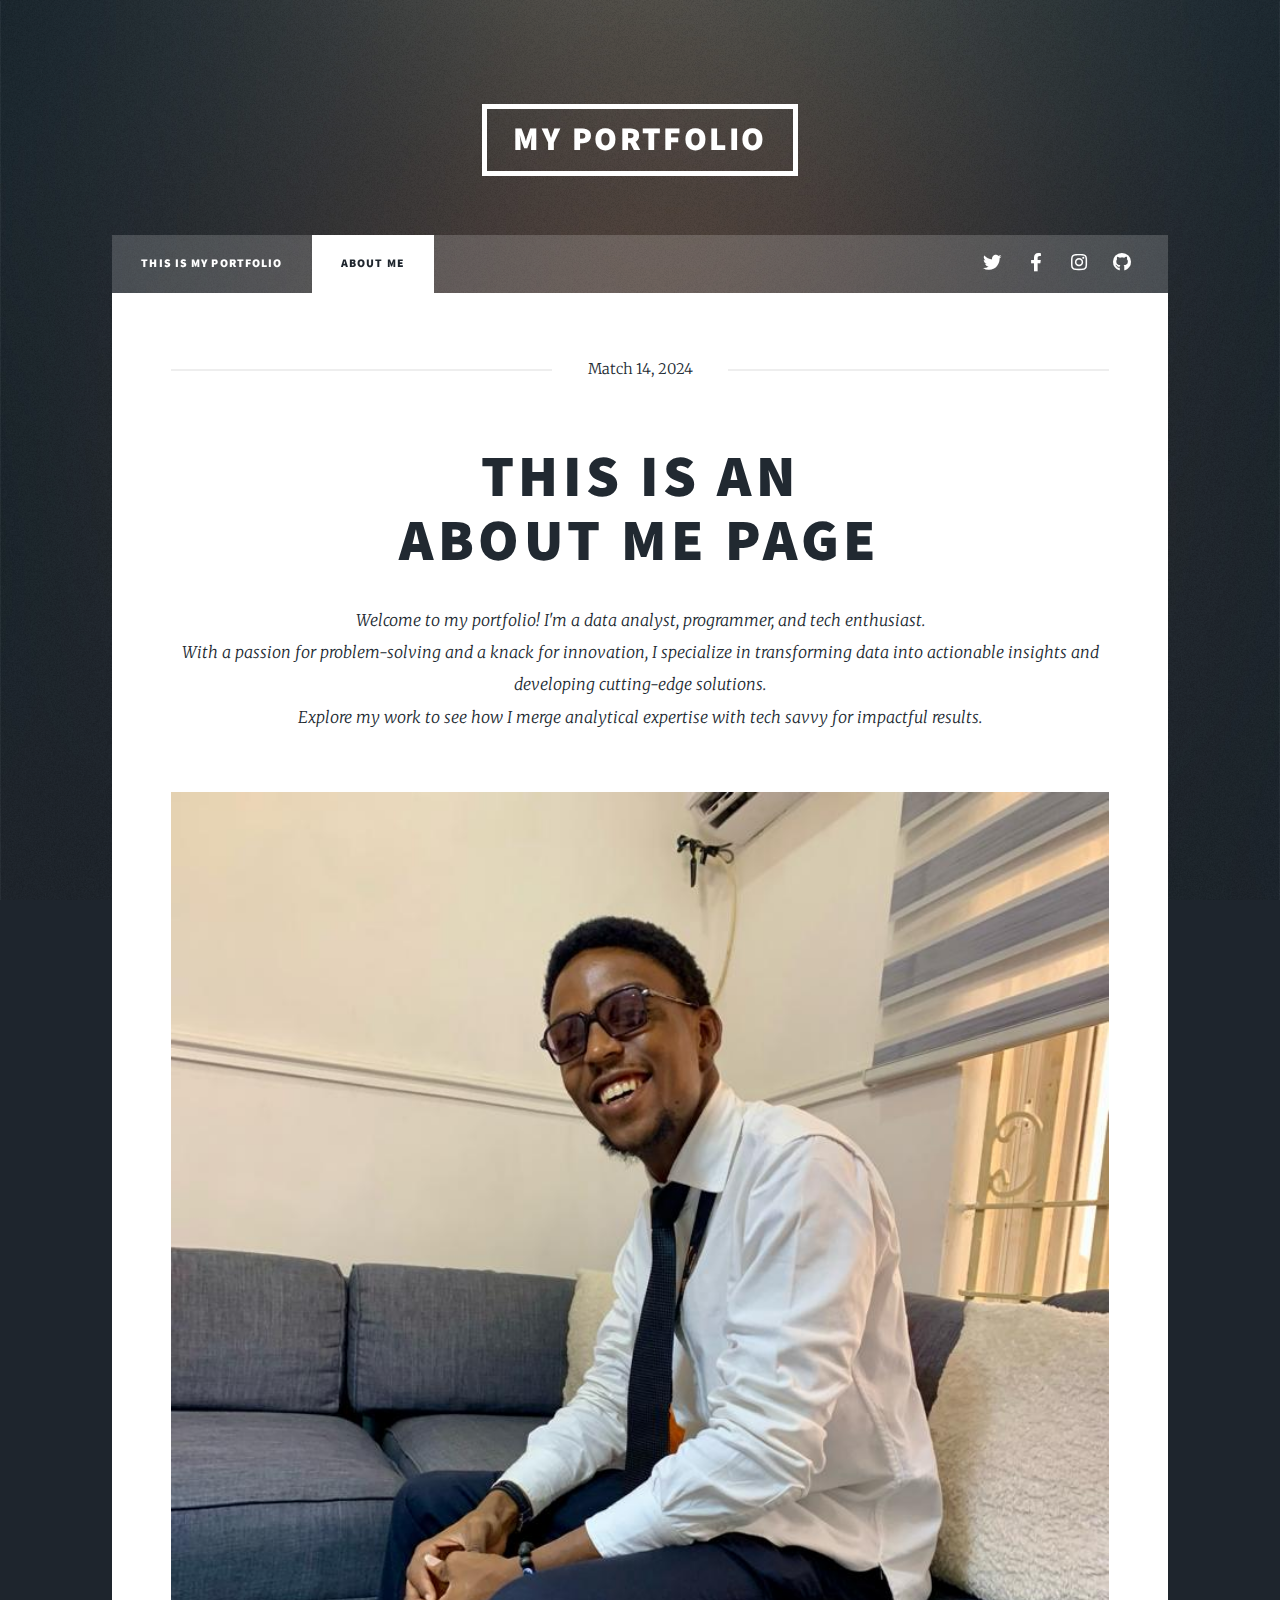
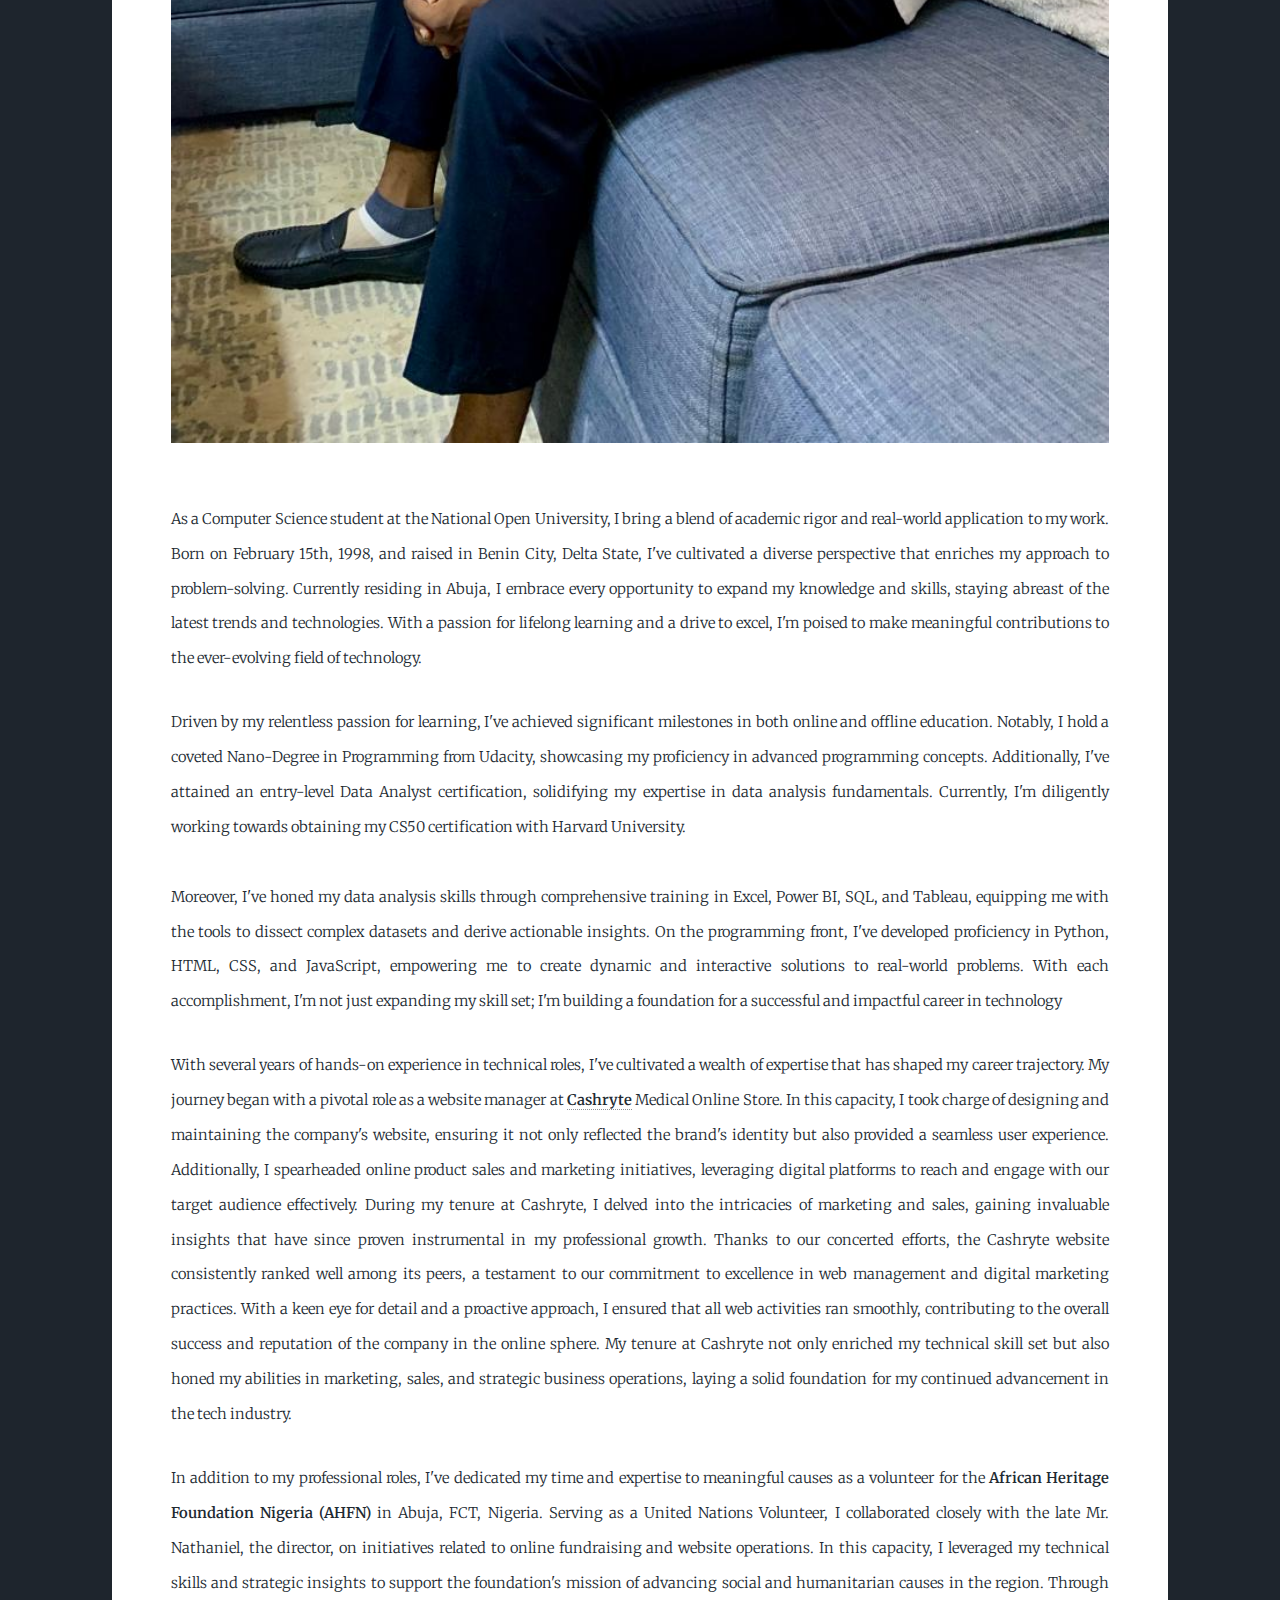
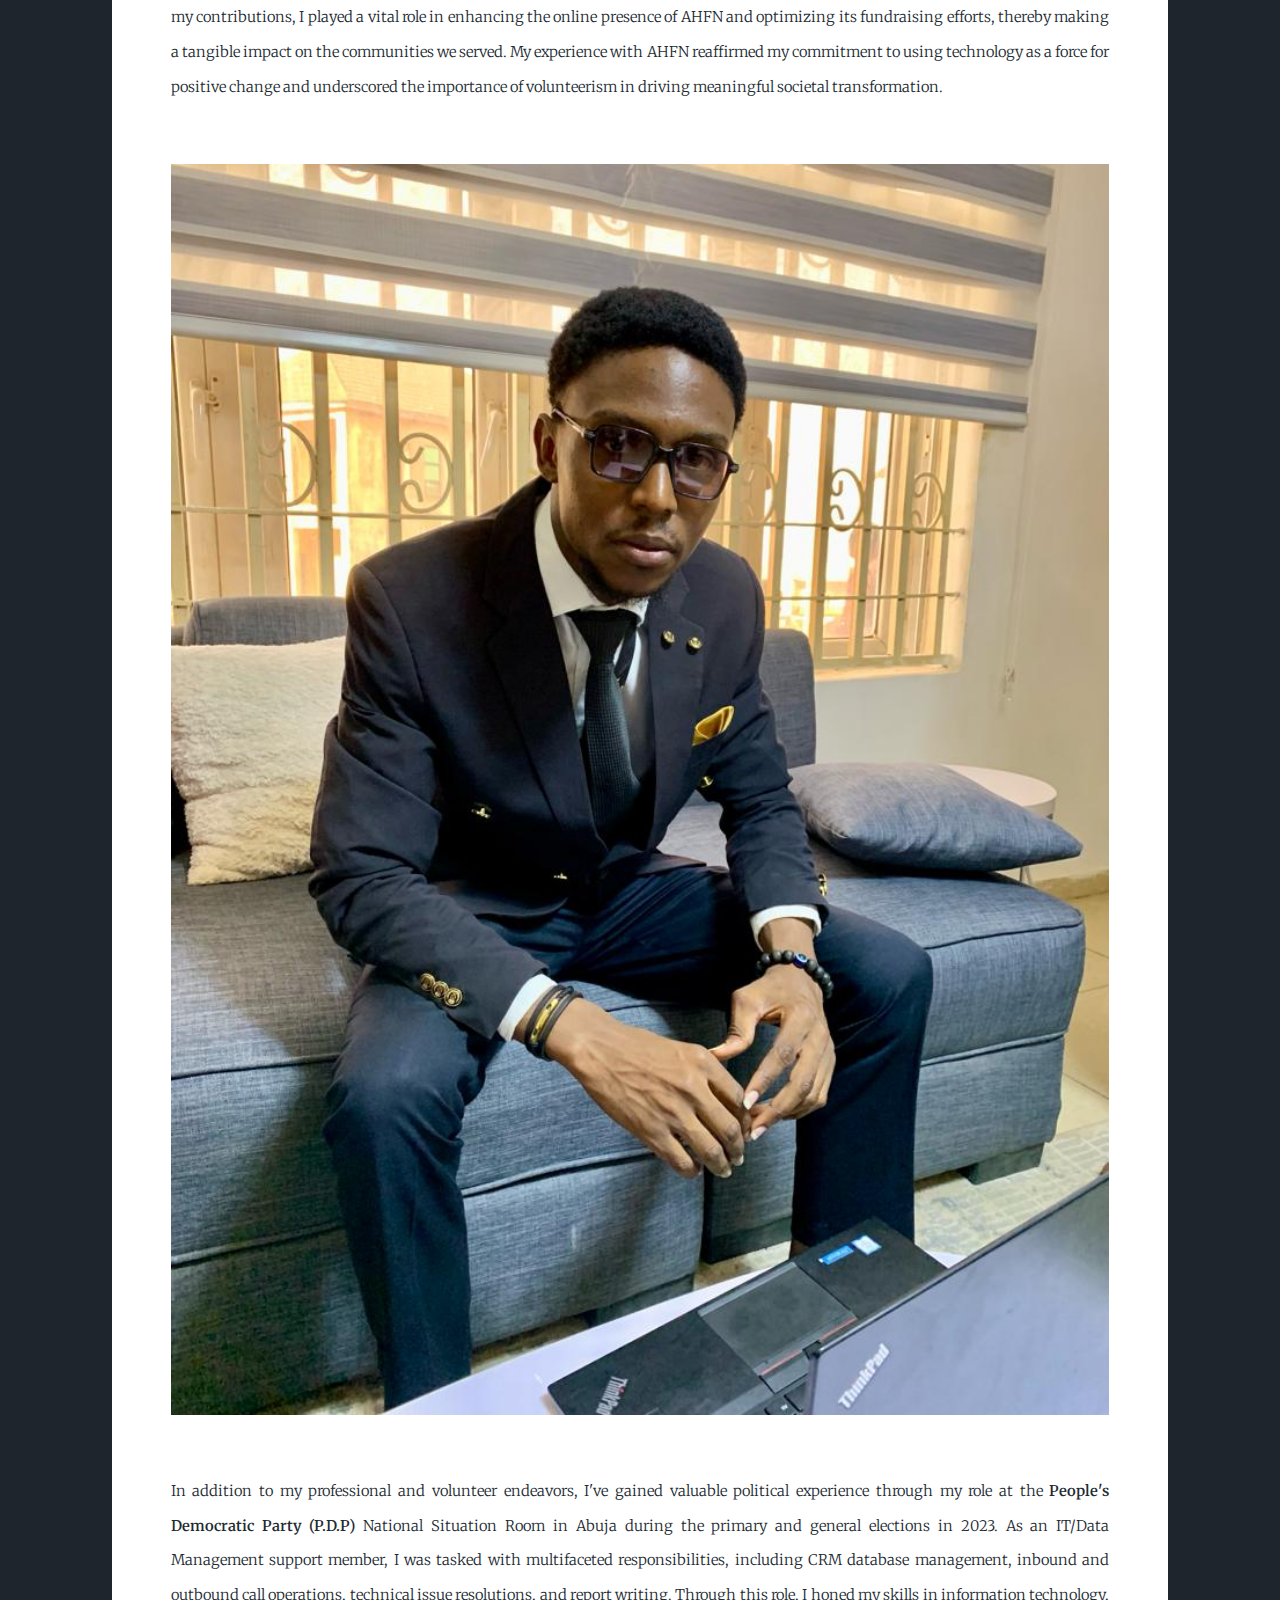
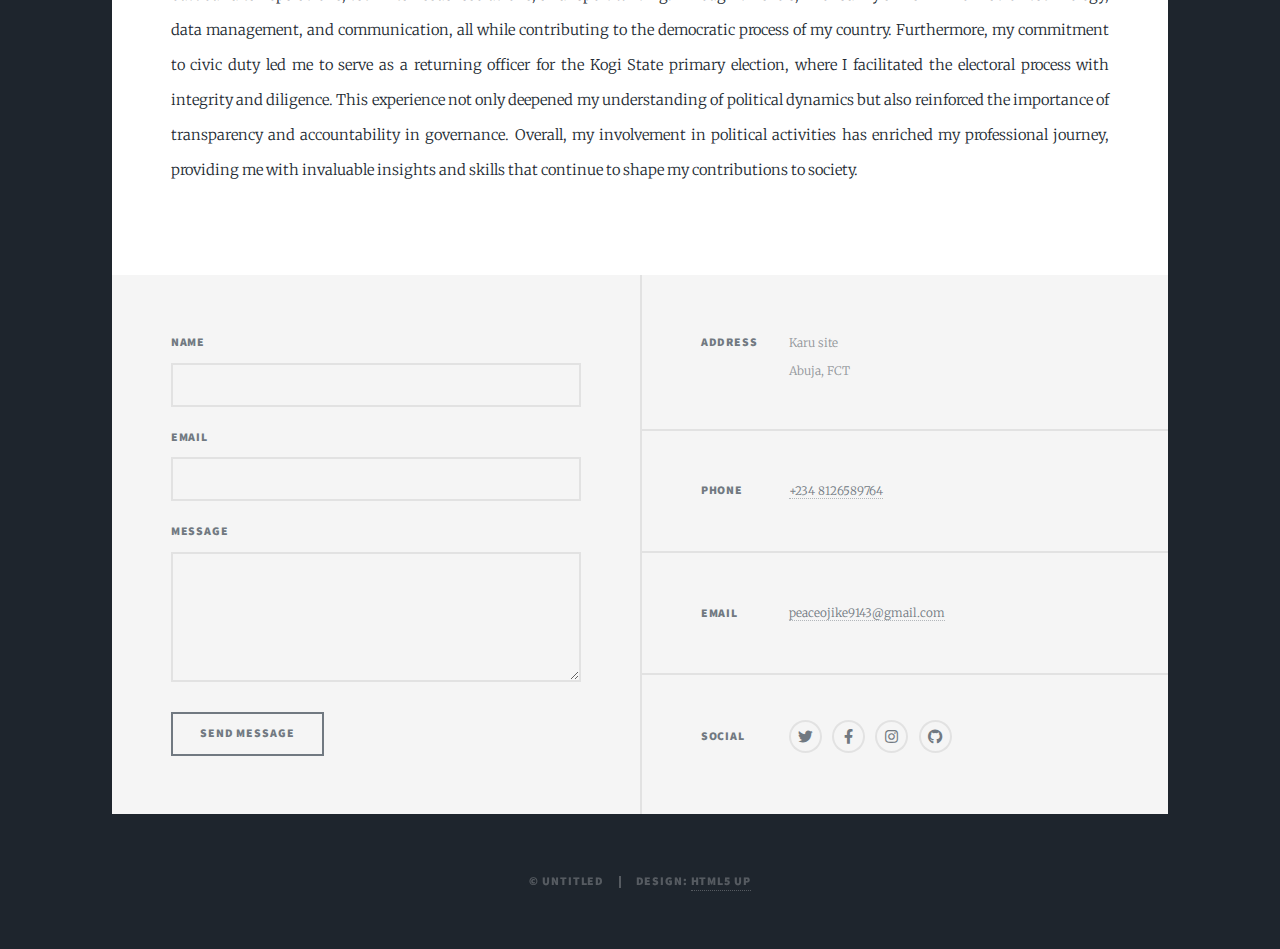
==== commit b0d1125c: "Update generic.html" ====
--- a/generic.html
+++ b/generic.html
@@ -27,7 +27,7 @@
 						<ul class="links">
 							<li><a href="index.html">This is My Portfolio</a></li>
 							<li class="active"><a href="generic.html">About Me</a></li>
-							<li><a href="elements.html">Elements Reference</a></li>
+							<!--<li><a href="elements.html">Elements Reference</a></li>-->
 						</ul>
 						<ul class="icons">
 							<li><a href="#" class="icon brands fa-twitter"><span class="label">Twitter</span></a></li>
@@ -131,4 +131,4 @@
 			<script src="assets/js/main.js"></script>
 
 	</body>
-</html>+</html>
